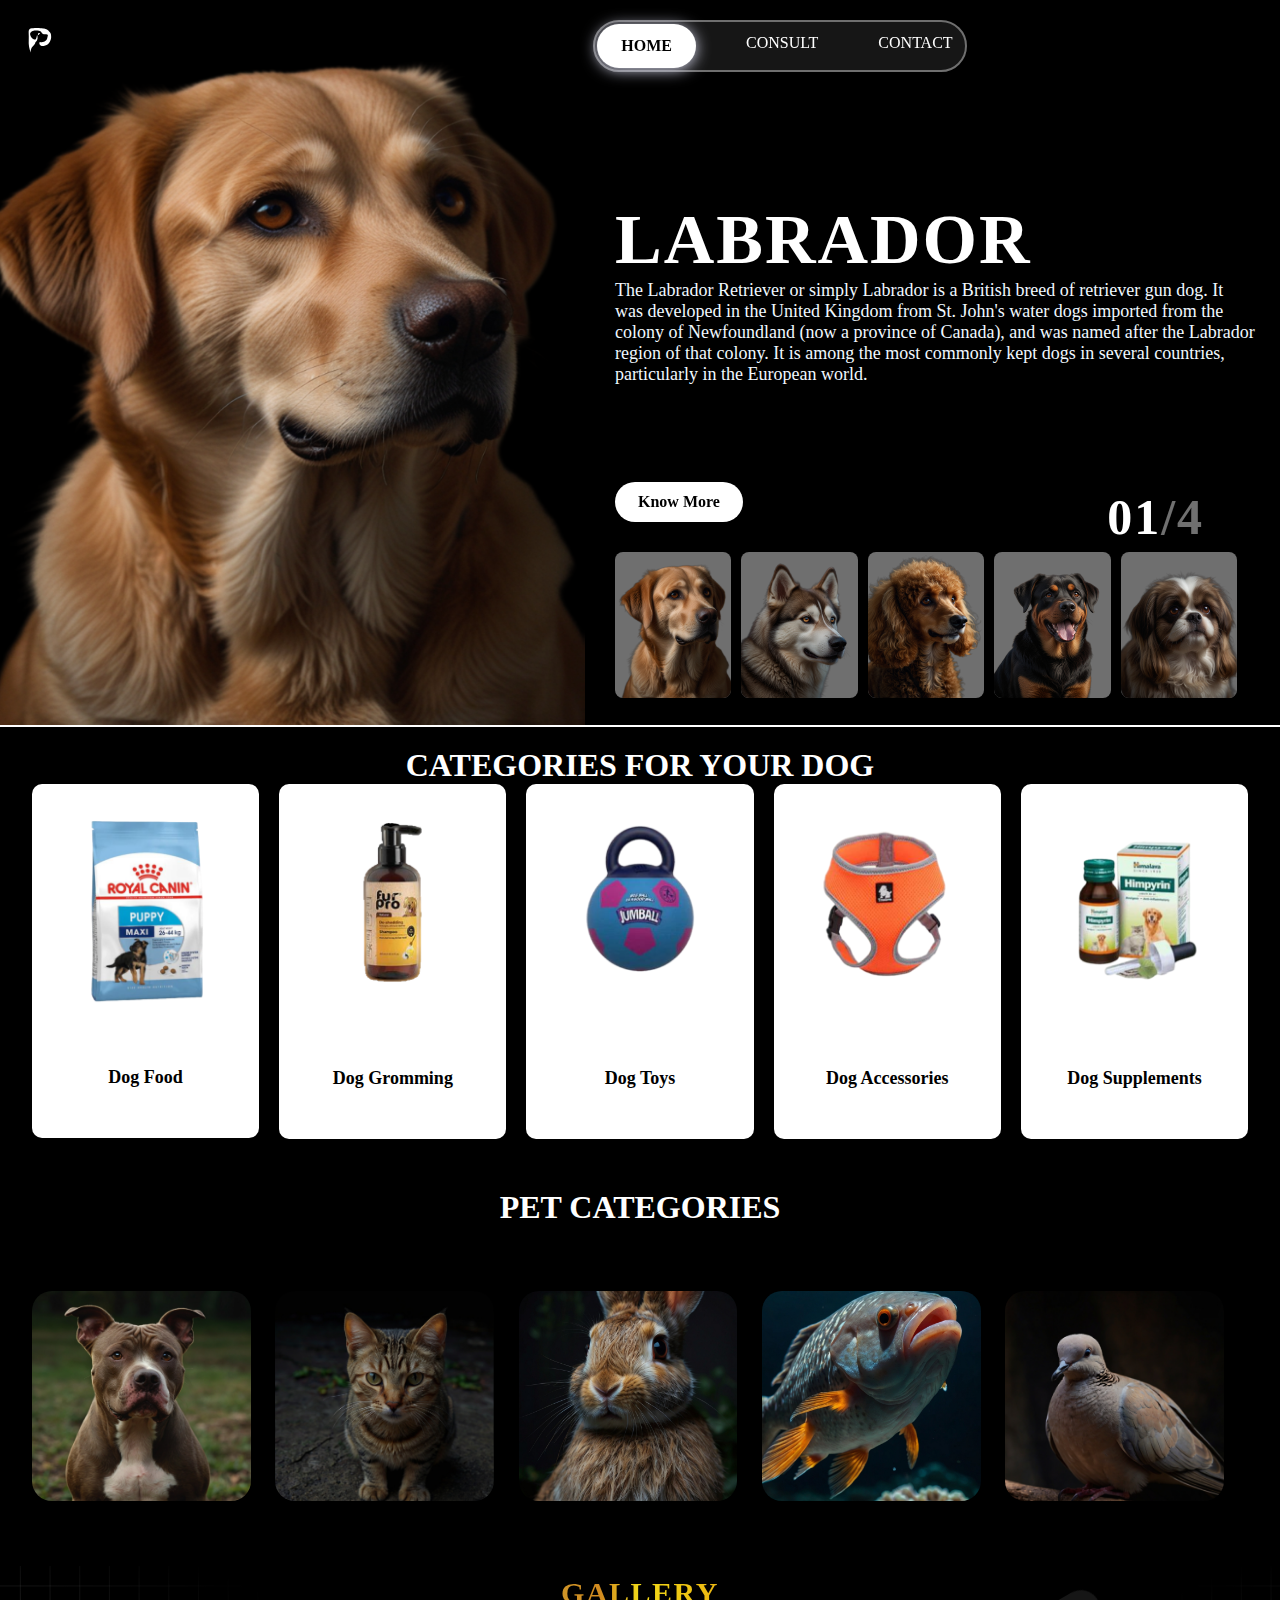
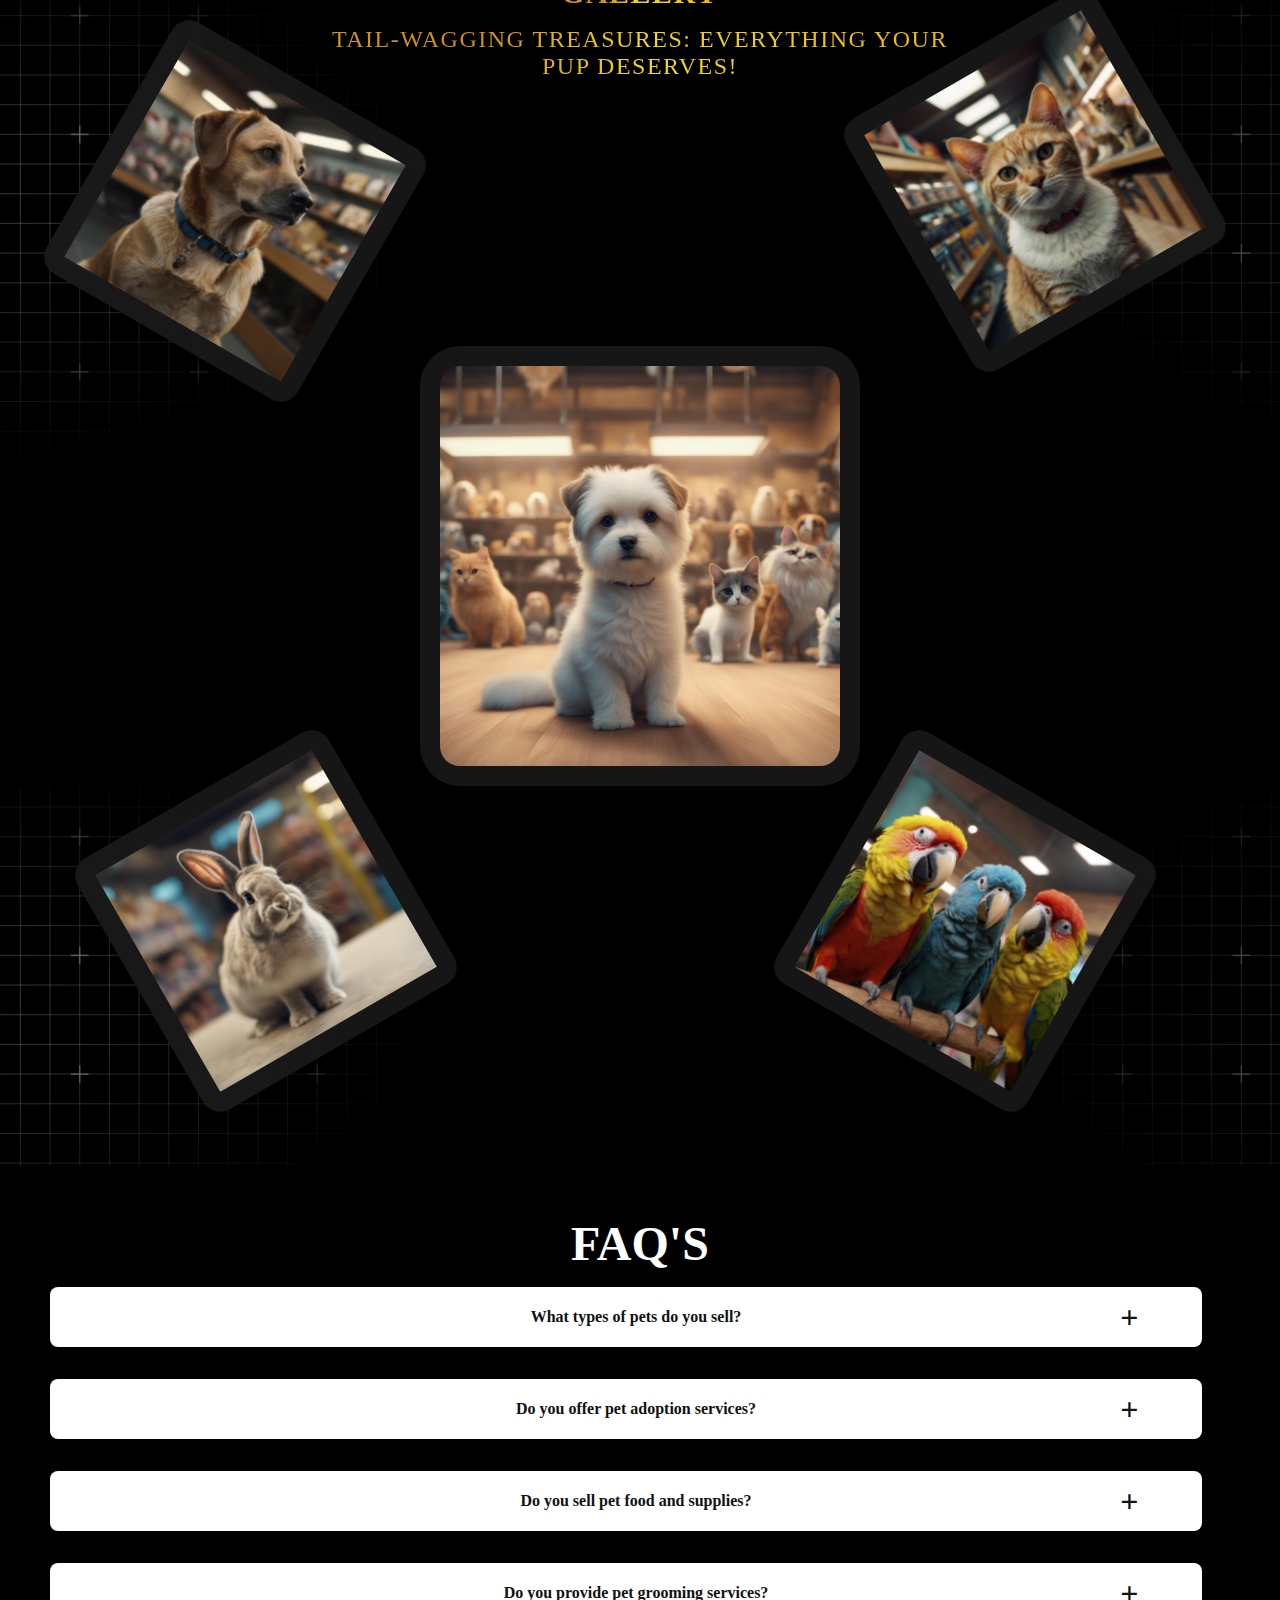
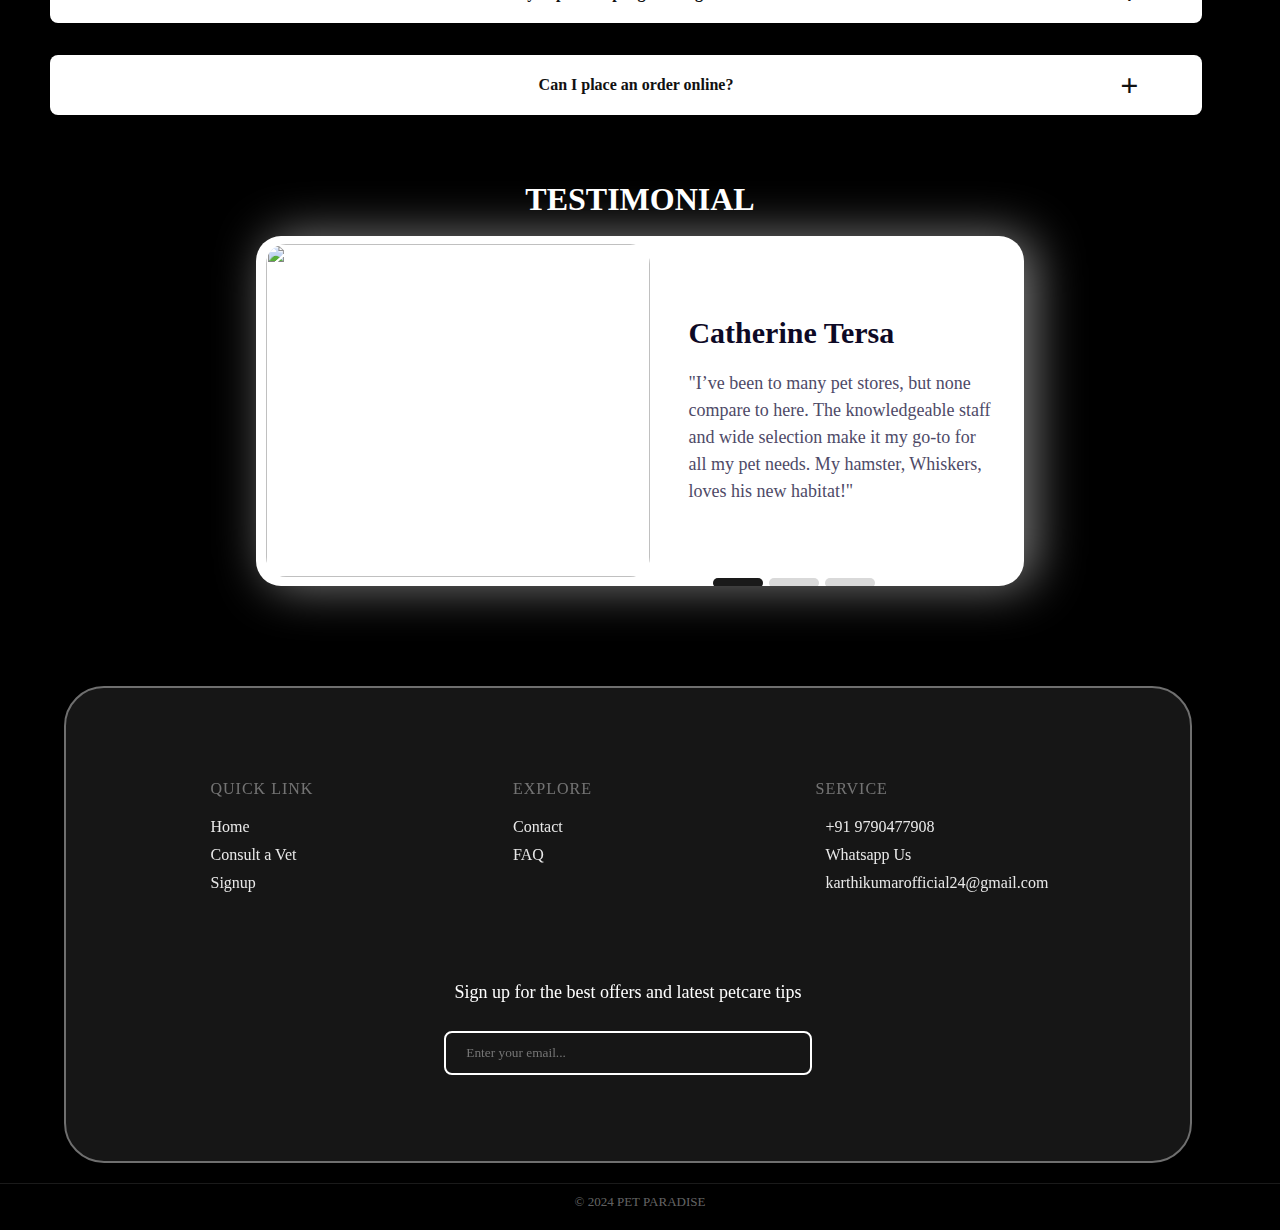
==== index.html @ 4b0caa3d "Add files via upload" ====
<!DOCTYPE html>
<html lang="en">

<head>
    <meta charset="UTF-8">
    <meta name="viewport" content="width=device-width, initial-scale=1">
    <title>Pet Paradise</title>
    <link rel="shortcut icon" href="./Image/logo-01-01.svg" type="image/x-icon">
    <link rel="stylesheet" href="style.css">
    <link rel="stylesheet" href="responsive.css">
    <link rel="stylesheet" href="https://cdnjs.cloudflare.com/ajax/libs/font-awesome/6.5.2/css/all.min.css"
        integrity="sha512-SnH5WK+bZxgPHs44uWIX+LLJAJ9/2PkPKZ5QiAj6Ta86w+fsb2TkcmfRyVX3pBnMFcV7oQPJkl9QevSCWr3W6A=="
        crossorigin="anonymous" referrerpolicy="no-referrer" />
    <script src="https://ajax.googleapis.com/ajax/libs/jquery/3.5.1/jquery.min.js"></script>
</head>

<body>
    <a href="./Signup.html"><img src="./Image/logo-01.svg" alt="" class="logo"></a>
    <div class="hero-section">
        <nav>
            <input type="checkbox" id="check">
            <label for="check" id="checkbtn"><i class="fa fa-bars"></i></label>
            <ul id="ul-active">
                <a href="#">
                    <li class="btn active">HOME</li>
                </a>
                <a href="/consultation.html">
                    <li class="btn">CONSULT</li>
                </a>
                <a href="./contact.html">
                    <li class="btn">CONTACT</li>
                </a>
            </ul>
        </nav>
        <div class="dog-img">
            <img id="mainDog" src="./Image/labraador-dog.jpg" alt="">
        </div>
        <div class="content-side">
            <div class="dog-container">
                <h1 id="dogName">LABRADOR</h1>
                <p id="dogAbt">The Labrador Retriever or simply Labrador is a British breed of retriever gun dog. It was
                    developed in
                    the United Kingdom from St. John's water dogs imported from the colony of Newfoundland (now a
                    province
                    of Canada), and was named after the Labrador region of that colony. It is among the most commonly
                    kept
                    dogs in several countries, particularly in the European world.</p>
            </div>
            <div class="btn-more">
                <a id="KnowMore-btn" target="_blank" href="https://en.wikipedia.org/wiki/Labrador_Retriever"
                    class="know-more">Know More
                </a>
                <a href="https://youtu.be/CbAh8_i8mTM?si=klfIGwObHtQTByYK" target="_blank" id="youTubemore"><i
                        class="fa-regular fa-circle-play"></i></a>
            </div>
            <div class="line-div">
                <div class="number">
                    <h1 id="dogNum" class="circle">01</h1>
                    <h2 id="dogBal">/4</h2>
                </div>
                <div class="lines">
                    <h6 class="scro-line scro-act "></h6>
                    <h6 class="scro-line" id="d-labrador"></h6>
                    <h6 class="scro-line" id="d-husky"></h6>
                    <h6 class="scro-line" id="d-poddle"></h6>
                    <h6 class="scro-line" id="d-rott"></h6>
                    <h6 class="scro-line" id="d-shitzu"></h6>
                </div>
            </div>
            <div class="box-img">
                <img class="not-check" id="labBtn" src="./Image/labraador-dog.jpg" alt="">
                <img class="not-check" id="HuskyBtn" src="./Image/husky-dog.jpg" alt="">
                <img class="not-check" id="poodleBtn" src="./Image/poodle-dog.jpg" alt="">
                <img class="not-check" id="rotteBtn" src="./Image/rot.png" alt="">
                <img class="not-check" id="shitzuBtn" src="./Image/shitzu-dog.jpg" alt="">
            </div>
        </div>
    </div>

    <div class="product-section">
        <h1>CATEGORIES FOR YOUR DOG</h1>
        <div class="catego-cards" id="catego">
            <div class="cards" id="card1">
                <a href="./Signup.html">
                    <img src="/Image/royal-canin-maxi.png">
                </a>
                <div class="cards-content">
                    <h4>Dog Food</h4>
                </div>
            </div>
            <div class="cards" id="card2">
                <a href="./Signup.html">
                    <img src="/Image/Dog-gromming.png">

                </a>
                <div class="cards-content">
                    <h4>Dog Gromming</h4>
                </div>
            </div>
            <div class="cards" id="card3">
                <a href="./Signup.html">

                    <img src="/Image/Dog-Toys.png">
                </a>
                <div class="cards-content">
                    <h4>Dog Toys</h4>
                </div>
            </div>
            <div class="cards" id="card4">
                <a href="./Signup.html">
                    <img src="/Image/Dog-Accessories.png">
                </a>

                <div class="cards-content">
                    <h4>Dog Accessories</h4>
                </div>
            </div>
            <div class="cards" id="card5">
                <a href="./Signup.html">
                    <img src="/Image/Dog-Supplements.png">
                </a>
                <div class="cards-content">
                    <h4>Dog Supplements</h4>
                </div>
            </div>
        </div>
    </div>



    <h1 class="heading">PET CATEGORIES</h1>
    <div class="pet-sec">
        <div class="pet-card">
            <div class="pet-card-inner">
                <div class="pet-card-front">
                    <img src="/Image/pitbull-dog.jpg    " alt="Avatar">
                </div>
                <div class="pet-card-back">
                    <h2>Dog</h2>
                    <span><a href="./Signup.html"><input type="button" value="BUY NOW"></a></span>
                </div>
            </div>
        </div>
        <div class="pet-card">
            <div class="pet-card-inner">
                <div class="pet-card-front">
                    <img src="/Image/Cat.jpg" alt="Avatar">
                </div>
                <div class="pet-card-back">
                    <h2>Cat</h2>
                    <span><a href="./Signup.html"><input type="button" value="BUY NOW"></a></span>
                </div>
            </div>
        </div>
        <div class="pet-card">
            <div class="pet-card-inner">
                <div class="pet-card-front">
                    <img src="/Image/rabbit.jpg" alt="Avatar">
                </div>
                <div class="pet-card-back">
                    <h2>Rabbit</h2>
                    <span><a href="./Signup.html"><input type="button" value="BUY NOW"></a></span>
                </div>
            </div>
        </div>
        <div class="pet-card">
            <div class="pet-card-inner">
                <div class="pet-card-front">
                    <img src="/Image/fish.jpg" alt="Avatar">
                </div>
                <div class="pet-card-back">
                    <h2>Fish</h2>
                    <span><a href="./Signup.html"><input type="button" value="BUY NOW"></a></span>
                </div>
            </div>
        </div>
        <div class="pet-card">
            <div class="pet-card-inner">
                <div class="pet-card-front">
                    <img src="/Image/dove.jpg" alt="Avatar">
                </div>
                <div class="pet-card-back">
                    <h2>Dove</h2>
                    <span><a href="./Signup.html"><input type="button" value="BUY NOW"></a></span>
                </div>
            </div>
        </div>
    </div>
    </div>

    <div class="parallax-container">
        <div class="prlx-content">
            <div class="dog-border">
                <img src="./Image/prlx-dog.jpg" id="prl-dog" alt="">
            </div>

            <div class="dog-border">
                <img src="./Image/prlx-rabit.jpg" id="prl-rbt" alt="">
            </div>
        </div>
        <div class="prlx-main-img">
            <h1 style="color: aliceblue;">GALLERY</h1>
            <p style="color: aliceblue;">TAIL-WAGGING TREASURES: EVERYTHING YOUR PUP DESERVES!</p>
            <img src="./Image/prlx-grp-pet.jpg" alt="">
        </div>
        <div class="prlx-content">
            <div class="dog-border">
                <img src="./Image/prlx-cat.jpg" id="prl-cat" alt="">
            </div>
            <div class="dog-border">
                <img src="./Image/prlx-parrot.jpg" id="prl-parrot" alt="">
            </div>
        </div>
    </div>

    <h2 id="faq" class="heading">FAQ'S</h2>
    <div class="accordion">
        <div class="accordion-item">
            <div class="accordion-item-header">
                What types of pets do you sell?
            </div>
            <div class="accordion-item-body">
                <div class="accordion-item-body-content">
                    <p> We offer a variety of pets including dogs, cats, birds, fish, reptiles, and small mammals like
                        hamsters.</p>
                </div>
            </div>
        </div>
        <div class="accordion-item">
            <div class="accordion-item-header">
                Do you offer pet adoption services?
            </div>
            <div class="accordion-item-body">
                <div class="accordion-item-body-content">
                    <p> Yes, we work with local shelters and rescue organizations to help pets find loving homes.</p>
                </div>
            </div>
        </div>
        <div class="accordion-item">
            <div class="accordion-item-header">
                Do you sell pet food and supplies?
            </div>
            <div class="accordion-item-body">
                <div class="accordion-item-body-content">
                    <p> Yes, we carry a wide range of pet food, toys, bedding, grooming supplies, and accessories for
                        all
                        types of pets.</p>
                </div>
            </div>
        </div>
        <div class="accordion-item">
            <div class="accordion-item-header">
                Do you provide pet grooming services?
            </div>
            <div class="accordion-item-body">
                <div class="accordion-item-body-content">
                    <p> Yes, we offer full grooming services including baths, haircuts, nail trimming, and more. Please
                        call
                        to schedule an appointment.</p>
                </div>
            </div>
        </div>
        <div class="accordion-item">
            <div class="accordion-item-header">
                Can I place an order online?
            </div>
            <div class="accordion-item-body">
                <div class="accordion-item-body-content">
                    <p> Yes, you can browse and purchase our products online. We offer both in-store pickup and shipping
                        options.</p>
                </div>
            </div>
        </div>
    </div>

    <!--  -->
    <h1 class="heading">TESTIMONIAL</h1>
    <br>
    <div class="card">
        <input type="radio" name="select" id="slide_1" checked>
        <input type="radio" name="select" id="slide_2">
        <input type="radio" name="select" id="slide_3">
        <input type="checkbox" id="slideImg">

        <div class="slider">
            <label for="slide_1" class="slide slide_1"></label>
            <label for="slide_2" class="slide slide_2"></label>
            <label for="slide_3" class="slide slide_3"></label>
        </div>

        <div class="inner_part">
            <!-- <div class="iner"> -->
            <label for="slideImg" class="img">
                <img class="img_1" src="/Image/Testimonial1.jpg">
            </label>
            <div class="content content_1">
                <div class="title">Catherine Tersa</div>
                <div class="text">
                    "I’ve been to many pet stores, but none compare to here. The knowledgeable staff and wide
                    selection make it my go-to for all my pet needs. My hamster, Whiskers, loves his new habitat!"
                </div>
            </div>
        </div>

        <div class="inner_part">
            <!-- <div class="iner"> -->
            <label for="slideImg" class="img">
                <img class="img_2" src="/Image/testimonial2.jpg">
            </label>
            <div class="content content_2">
                <div class="title">Renold Darvid</div>
                <div class="text">
                    "The care and attention are unparalleled. From high-quality food to the
                    perfect toys, everything here is top-notch. My dog Leo is happier and healthier than ever!"
                </div>
            </div>
        </div>

        <div class="inner_part">
            <label for="slideImg" class="img kimiko">
                <img class="img_3" src="/Image/testimonial3.jpg">
            </label>
            <div class="content content_3">
                <div class="title">Kimiko Jenver</div>
                <div class="text">"Adopting a pet was the best decision ever. The staff guided me
                    through every step, and now I have a new furry friend who brings so much joy to my life!"
                </div>
            </div>
        </div>
    </div>


    <!-- Footer -->
    <footer>
        <section class="top">
            <ul class="footer-ul">
                <li id="Quick-links">
                    <h3>Quick Link</h3>
                    <a href="./index.html">Home</a>
                    <a href="./consultation.html">Consult a Vet</a>
                    <a>Signup</a>
                </li>
                <li id="Explore">
                    <h3>Explore</h3>
                    <a href="./contact.html">Contact</a>
                    <a href="#faq">FAQ</a>
                </li>
                <li id="git">
                    <h3>Service</h3>
                    <div class="tele">
                        <i class="fa-solid fa-phone"></i>
                        <a href="tel:+91 9790477908">+91 9790477908</a>
                    </div>
                    <div class="tele">
                        <i class="fa-solid fa-comment"></i>
                        <a target="_blank" href="https://wa.me/919790477908">Whatsapp Us</a>
                    </div>
                    <div class="tele">
                        <i class="fa-regular fa-envelope"></i>
                        <a target="_blank"
                            href="mailto:karthikumarofficial24@gmail.com">karthikumarofficial24@gmail.com</a>
                    </div>
                </li>

            </ul>

        </section>
        <section>
            <form action="">
                <div class="contact" id="contact">
                    <h1>Sign up for the best offers and latest petcare tips</h1>
                    <input type="email" id="email" for="email" placeholder="Enter your email..." required>
                    <a type="submit"><button><span><i class="fa-solid fa-arrow-right-long"></i></span></button></a>

                </div>
            </form>
        </section>
        <div class="app-links">
            <a target="_blank" href="https://x.com/i/flow/login"><i class="fa-brands fa-x-twitter"></i> </a>
            <a target="_blank" href="https://www.facebook.com"><i class="fa-brands fa-facebook"></i> </a>
            <a target="_blank" href="https://www.instagram.com/"><i class="fa-brands fa-instagram"></i></a>
        </div>
    </footer>
    <section class="bottom">&copy 2024 PET PARADISE</section>


    <script src="./script.js"></script>
    <!-- <link rel="stylesheet" href="swiper-bundle.min.css"> -->
    <script src="https://code.jquery.com/jquery-3.6.0.min.js"></script>
    <script src="https://code.jquery.com/jquery-3.7.1.min.js"
        integrity="sha256-/JqT3SQfawRcv/BIHPThkBvs0OEvtFFmqPF/lYI/Cxo=" crossorigin="anonymous"></script>
    <!-- <link rel="stylesheet" type="text/css" href="css/lightslider.css"> -->

</body>

</html>
---- style.css ----
* {
  margin: 0px;
  padding: 0px;
  font-family: calibri;
}
html {
  scroll-behavior: smooth;
}
body {
  background-color: black;
  scrollbar-width: none;
  overflow-y: scroll;
}
::-webkit-scrollbar {
  display: none;
}
div {
  width: 100%;
  display: flex;
  flex-direction: column;
  justify-content: center;
  align-items: center;
}
div h1 {
  font-size: 24px;
  color: rgb(4, 4, 4);
}
div p {
  width: 50%;
  font-size: 18px;
  color: rgb(0, 0, 0);
  text-align: center;
}
div .animate {
  transition: 2s;
}

/* New */
.hero-section {
  width: 100%;
  height: auto;
  background-color: rgb(0, 0, 0);
  display: flex;
  flex-direction: row;
  justify-content: center;
  align-items: start;
  border-bottom: 2px solid white;
}
.dog-img {
  width: 40%;
  height: auto;
}
.dog-img img {
  width: 100%;
  margin-right: 25%;
  height: 725px;
}
.logo {
  position: fixed;
}
a .logo {
  width: 80px;
  left: 0px;
  top: 0px;
  position: absolute;
}
nav {
  margin-top: 20px;
  margin-left: 180px;
  position: relative;
  position: fixed;
  z-index: 2;
}
.ul-back {
  border-radius: 40px;
  width: 100%;
  border: 2px solid rgb(111, 111, 111);
}
nav ul {
  list-style-type: none;
  display: flex;
  gap: 40px;
  padding: 2px 2px;
  border: 2px solid #6f6f6f;
  background-color: rgba(78, 78, 78, 0.288);
  border-radius: 40px;
  backdrop-filter: blur(10px);
  cursor: pointer;
}
ul a {
  text-decoration: none;
}
.content-side,
.ul {
  display: flex;
}
/*  */
#checkbtn {
  float: right;
  line-height: 80px;
  margin-right: 10px;
  font-size: 30px;
  color: aliceblue;
  display: none;
}

#check {
  display: none;
}

#check:checked ~ ul {
  left: 0;
}
.nav-active {
  color: #f3f3f3;
  border: 2px solid #ebebeb;
  background-color: #5c8246;
  padding: 5px 20px;
  border-radius: 20px;
}

.nav-btn-container a {
  text-decoration: none;
  color: aliceblue;
  font-size: 20px;
  padding: 8px 20px;
  font-weight: 700;
}

#checkbtn {
  float: right;
  margin-right: 10px;
  font-size: 30px;
  color: aliceblue;
  display: none;
}

#check {
  display: none;
}

#check:checked ~ ul {
  left: -5px;
  top: 50px;
  transition: all 0.5s ease-in-out;
}

/*  */
li {
  color: white;
  /* background-color: rgb(237, 126, 126); */
  padding: 10px;
  border-radius: 40px;
}
.active,
.btn:checked {
  padding: 10px 21px;
  height: auto;
  text-align: center;
  color: rgb(0, 0, 0);
  font-weight: bold;
  background-color: rgb(255, 255, 255);
  box-shadow: 0 2px 15px 0 rgba(215, 216, 237, 0.977);
  backdrop-filter: blur(10px);
  border-radius: 25px;
  border: 3px solid rgba(255, 255, 255, 0.832);
}
.content-side {
  /* background-color: #6f6f6f; */
  height: 100%;
  display: flex;
  flex-direction: column;
  justify-content: start;
  align-items: start;
  width: 50%;
}
.content-side h1 {
  margin-top: 37px;
  color: white;
  letter-spacing: 2px;
  font-size: 100px;
  text-align: start;
  font-family: Impact;
}
.dog-container {
  height: 400px;
  margin-top: 5%;
  margin-left: 0px;
  display: flex;
  align-items: start;
}
.content-side h2 {
  font-family: impact;
  letter-spacing: 2px;
  color: #ffffff70;
  margin-top: 5%;
}
.content-side p {
  color: aliceblue;
  text-align: start;
  width: 75%;
  margin-bottom: 30px;
}
.btn-more {
  display: flex;
  flex-direction: row;
  justify-content: start;
  gap: 30px;
}

.btn-more .know-more {
  padding: 10px 30px;
  text-decoration: none;
  height: auto;
  text-align: center;
  color: rgb(0, 0, 0);
  font-weight: bold;
  background-color: rgb(255, 255, 255);
  /* box-shadow: 0 2px 15px 0 rgba(215, 216, 237, 0.977); */
  backdrop-filter: blur(10px);
  border-radius: 25px;
  border: 3px solid rgba(255, 255, 255, 0.832);
}
.btn-more .know-more:hover {
  background-color: rgb(182, 113, 40);
  /* transition: 2s; */
  color: white;
}
.btn-more i {
  color: rgb(255, 255, 255);
  font-size: 40px;
}
/* .lines:nth-child(1) {
  gap: 40px;
} */
.lines {
  display: flex;
  flex-direction: row;
  gap: 36px;
  align-items: start;
  justify-content: start;
  /* overflow: hidden; */
  width: 100%;
  /* background-color: red */
}
.line-div .scro-line {
  display: none;
  width: 109.5px;
  height: 2px;
  background-color: white;
  border-radius: 3px;
  /* margin-right: 10px; */
  /* transform: translateX(calc(-25% + 30px)); */
  transition: all 0.5s cubic-bezier(0.68, -0.55, 0.265, 1.35);
}

.line-div .scro-act {
  width: 100px;
  height: 2px;
  /* background-color: white; */
  border: 2px solid white;
  border-radius: 3px;
  position: relative;
  animation: animateActiveLine 1s linear;
}

@keyframes animateActiveLine {
  0% {
    width: 20px;
  }
  50% {
    width: 40px;
  }
}

.line-div {
  /* margin-top: -10px; */
  display: flex;
  flex-direction: column;
  align-items: center;
  justify-content: center;
}
.number {
  display: flex;
  flex-direction: row;
  align-items: center;
  justify-content: start;
  margin-bottom: 10px;
  transition-duration: 2s ease-in;
}
.number h1,
.number h2 {
  font-size: 50px;
}

.box-img {
  margin-top: 30px;
  width: 80%;
  display: flex;
  flex-direction: row;
  gap: 20px;
  justify-content: start;
  align-items: start;
}
.check {
  border: 10px solid white;
  width: 20%;
  height: 5%;
  margin-top: -10px;
  border-radius: 4px;
}
.box-img img:checked {
  border: 10px solid white;
  width: 20%;
  height: 5%;
  margin-top: -10px;
  border-radius: 4px;
}
.box-img img {
  border-radius: 8px;
  background-color: #6f6f6f;
  width: 20%;
  height: 10%;
}
/* product */

.product-section {
  width: 100%;
  height: auto;
}
.product-section h1 {
  margin-top: 20px;
  color: white;
  font-size: 32px;
}
.catego-cards {
  width: 95%;
  display: flex;
  /* flex-wrap: wrap; */
  gap: 20px;
  justify-content: center;
  align-items: center;
  flex-direction: row;
  /* padding: 20px; */
}

.cards {
  border-radius: 10px;
  overflow: hidden;
  width: 100%;
  height: auto;
  transition: transform 0.2s;
  background-color: white;
}

.cards img {
  width: 100%;
  height: auto;
  object-fit: cover;
}

.cards-content {
  display: flex;
  justify-content: center;
  align-items: center;
  padding: 20%;
}
.cards-content h4 {
  margin-top: -30px;
}
.cards:hover {
  transform: scale(1.05);
}
/* Pet Card Sec */
.pet-card img {
  animation-name: pet;
  animation-duration: 2s;
  animation-timing-function: linear;
  animation-iteration-count: infinite;
  animation-direction: alternate-reverse;
}
@keyframes pet {
  0% {
    transform: scale(1);
    transition: all 0.5s;
  }
  100% {
    transform: scale(1.1);
    transition: all 0.5s;
  }
}
.pet-sec {
  width: 100%;
  flex-direction: row;
  justify-content: center;
  align-items: center;
  padding: 50px 0px;
  /* margin-left: 80px; */
  /* background-color: #dfdfdf43; */
}
.pet-card {
  background-color: transparent;
  width: 100%;
  height: 300px;
  perspective: 1000px;
  display: flex;
  flex-direction: row;
}

.pet-card-front img {
  width: 120%;
  height: 100%;
}
.pet-card-inner {
  position: relative;
  width: 90%;
  height: 100%;
  text-align: center;
  transition: transform 0.6s;
  transform-style: preserve-3d;
}

.pet-card:hover .pet-card-inner {
  transform: rotateY(180deg);
}

.pet-card-front,
.pet-card-back {
  position: absolute;
  width: 90%;
  height: 100%;
  backface-visibility: hidden;
}

.pet-card-front {
  border-radius: 20px;
  overflow: hidden;
}

.pet-card-back {
  background-color: #3e3e3e;
  color: white;
  transform: rotateY(180deg);
  border-radius: 20px;
}
.pet-card-back span a {
  all: unset;
}
.pet-card-back p {
  color: #ffffff;
}
p span {
  background-color: rgb(113, 113, 113);
  font-weight: 200;
  color: #ffffff;
  font-size: 14px;
  padding: 5px;
  border-radius: 5px;
  text-align: start;
  margin-right: 10px;
}
.pet-price {
  display: flex;
  justify-content: start;
  align-items: start;
  padding: 20px 0px;
  margin-left: 45px;
  gap: 10px;
}

#back-btn,
#next-btn {
  color: white;
  font-size: 34px;
}
.heading {
  color: white;
  padding: 50px 0px 0px 0px;
  text-align: center;
}
input[type="button"] {
  all: unset;
  margin-top: 10px;
  padding: 10px 15px;
  background-color: white;
  color: black;
  font-weight: 700;
  border-radius: 20px;
}
.parallax-container {
  width: 100%;
  overflow: hidden;
  height: 1200px;
  background-image: url("/Image/bg-grid-hero-m.svg");
  display: flex;
  text-align: start;
  justify-content: center;
  align-items: center;
  flex-direction: row;
  position: relative;
  gap: 20px;
}
.prlx-content {
  width: 100%;
  gap: 20px;
}
#prl-dog {
  top: 100px;
  left: 90px;
  transform: rotate(30deg);
  animation-name: prlxDog 3s linear infinite;
}
@keyframes prlxDog {
  0% {
    transform: translateY(-100%);
    transition: all 2s;
  }
  100% {
    transform: translateY(100px);
  }
}
#prl-rbt {
  bottom: 100px;
  left: 80px;
  transform: rotate(-30deg);
}
#prl-cat {
  right: 100px;
  top: 70px;
  transform: rotate(-30deg);
}
#prl-parrot {
  bottom: 100px;
  right: 80px;
  transform: rotate(30deg);
}

.dog-border img {
  padding: 20px;
  background-color: rgba(78, 78, 78, 0.288);
  border-radius: 40px;
  backdrop-filter: blur(10px);
}
.prlx-content img {
  position: absolute;
  width: 350px;
  height: 300px;
  gap: 40px;
  /* z-index: 0; */
}
.prlx-main-img img {
  position: relative;
  z-index: 1;
  width: 700px;
  height: 500px;
  margin-left: 20px;
}
.prlx-content img,
.prlx-main-img img {
  border-radius: 20px;
}
.prlx-main-img img {
  padding: 20px;
  background-color: rgba(78, 78, 78, 0.288);
  border-radius: 40px;
  backdrop-filter: blur(10px);
}
.prlx-main-img h1,
.prlx-main-img p {
  background-image: linear-gradient(
    to right,
    #ffb731cf,
    #f2a024dd,
    #f2da19,
    #efc813,
    #ebb612
  );
  background-clip: text;
  -webkit-text-fill-color: transparent;
  font-size: 30px;
  position: absolute;
  top: 50px;
  font-family: impact;
  text-transform: capitalize;
  letter-spacing: 1.5px;
}
.prlx-main-img p {
  top: 100px;
  font-size: 24px;
  /* position: relative; */
}

/* Accordian */

#faq {
  color: white;
  text-align: center;
  font-size: 48px;
}
.accordion {
  width: 90%;
  max-width: 1000px;
  margin: 2rem auto;
}
.accordion-item {
  background-color: #fff;
  color: #111;
  margin: 1rem 0;
  border-radius: 0.5rem;
  box-shadow: 0 2px 5px 70 rgba(245, 245, 245, 0.25);
}
.accordion-item-header {
  padding: 20px 0px 20px 20px;
  width: 975px;
  line-height: 1.25rem;
  font-weight: bold;
  display: flex;
  justify-content: space-between;
  align-items: center;
  position: relative;
  cursor: pointer;
  /* width: 90%; */
}
.accordion-item-header::after {
  content: "+";
  font-size: 2rem;
  position: absolute;
  right: 1rem;
}
.accordion-item-header.ac-active::after {
  content: "-";
}
.accordion-item-body {
  max-height: 0;
  overflow: hidden;
  transition: 0.4s ease-in-out;
}
.accordion-item-body-content {
  padding: 1rem;
  line-height: 1.5rem;
  border-top: 1px solid;
  border-image: linear-gradient(to right, transparent, #34495e, transparent) 1;
}
.accordion-item-body-content p {
  width: 90%;
}

/* Carosuel */

.card {
  height: 350px;
  width: 100%;
  max-width: 850px;
  margin: auto;
  background-color: #ffffff;
  border-radius: 25px;
  box-shadow: 10px 0 50px rgba(253, 253, 253, 0.5);
  overflow: hidden;
  margin-bottom: 100px;
}

.card .inner_part {
  display: flex;
  align-items: center;
  justify-content: center;
  flex-direction: row;
  padding: 0 0 0 30px;
  height: 350px;
  position: absolute;
  width: 60%;
  z-index: 0;
}

/* #slideImg:checked ~ .inner_part {
  padding: 0;
  transition: 0.1s ease-in;
} */
.inner_part .img {
  height: 95%;
  width: 30%;
  overflow: hidden;
  flex-shrink: 0;
  border-radius: 20px;
}

.img img {
  height: 100%;
  width: 100%;
  cursor: pointer;
  opacity: 0;
  transition: 0.6s;
  object-fit: cover;
  object-position: top;
}

#slide_1:checked ~ .inner_part .img_1,
#slide_2:checked ~ .inner_part .img_2,
#slide_3:checked ~ .inner_part .img_3 {
  opacity: 1;
  transition-delay: 0.2s;
}

.content {
  padding: 0 30px 0 25px;
  width: 530px;
  margin-left: 10px;
  opacity: 0;
  transition: 0.6s;
}

#slide_1:checked ~ .inner_part .content_1,
#slide_2:checked ~ .inner_part .content_2,
#slide_3:checked ~ .inner_part .content_3 {
  opacity: 1;
  margin-left: 0;
  z-index: 100;
  transition-delay: 0.3s;
}
.content .title {
  font-size: 30px;
  font-weight: 700;
  text-align: start;
  color: #0d0925;
  margin-bottom: 20px;
  text-align: start;
  width: 100%;
  display: flex;
  justify-content: center;
  align-items: start;
}
.content .text {
  font-size: 19px;
  color: #4e4a67;
  margin-left: 40px;
  line-height: 1.5em;
  width: 90%;
  /* background-color: rebeccapurple; */
}
.content button {
  padding: 15px 20px;
  border: none;
  font-size: 16px;
  color: #fff0e6;
  font-weight: 600;
  letter-spacing: 1px;
  border-radius: 50px;
  cursor: pointer;
  outline: none;
  background: #000000;
  float: right;
}

.content button:hover {
  background: #cecece;
  color: #000000;
}

.slider {
  transform: translateX(-50%);
  z-index: 1;
  display: flex;
  flex-direction: row;
  align-items: center;
  justify-content: center;
  width: 100%;
  margin-top: 25%;
  margin-left: 93%;
}

.slider .slide {
  position: relative;
  height: 10px;
  width: 50px;
  background: #d9d9d9;
  border-radius: 5px;
  display: inline-flex;
  margin: 0 3px;
  cursor: pointer;
}

.slider .slide:before {
  position: absolute;
  content: "";
  top: 0;
  left: 0;
  height: 100%;
  width: -100%;
  background: #1a1a1a;
  border-radius: 10px;
  transform: scaleX(0);
  transition: transform 0.6s;
  transform-origin: left;
}

#slide_1:checked ~ .slider .slide_1:before,
#slide_2:checked ~ .slider .slide_2:before,
#slide_3:checked ~ .slider .slide_3:before {
  transform: scaleX(1);
  width: 100%;
}

.card input {
  display: none;
}

/* Footer */

footer {
  width: 90%;
  margin-left: 5%;
  padding-bottom: 20px;
  height: auto;
  background-repeat: no-repeat;
  color: #f9f9f9;
  display: flex;
  flex-direction: column;
  border: 2px solid #6f6f6f;
  background-color: rgba(78, 78, 78, 0.288);
  border-radius: 40px;
  backdrop-filter: blur(10px);
  cursor: pointer;
  margin-bottom: 20px;
}
.footer-ul {
  padding: 2px;
}
.footer-ul li {
    color: white;
    /* background-color: rgb(237, 126, 126); */
    padding: 10px;
    border-radius: 40px;
    width: 145px;
}

.footer-ul li a:hover {
  margin-left: 3px;
  transition: margin-left 0.1s ease-in;
}
.tele i {
  margin-bottom: 5px;
}

footer section {
  padding: 0 50px;
}

section.top {
  padding-top: 30px;
  margin-bottom: 48px;
}

section.top img {
  display: block;
  height: 30px;
  margin: 0 0 30px;
}

section.top ul {
  list-style: none;
  margin: 0;
  display: flex;
  justify-content: center;
  gap: 100px;
}

section.top ul li a {
  display: flex;
  color: rgb(255 255 255 / 90%);
  font-size: 16px;
  margin-bottom: 10px;
}
.store-hrs a {
  pointer-events: none;
  opacity: 0.6;
}
section.top h3 {
  color: rgb(255 255 255 / 40%);
  font-weight: 400;
  text-transform: uppercase;
  font-size: 16px;
  letter-spacing: 1px;
  margin-bottom: 20px;
}

section.bottom {
  padding-top: 10px;
  margin-bottom: 20px;
  border-top: 0.5px solid rgb(255 255 255 / 10%);
  color: rgb(255 255 255 / 40%);
  font-size: 13px;
  text-align: center;
}
.get-touch {
  display: flex;
  width: 60%;
  justify-content: start;
  align-items: start;
  gap: 20px;
}
/* .tele {
  
  height: auto;
  display: flex;
  flex-direction: row;
  justify-content: start;
  align-items: center;
  gap: 10px;
} */
.tele {
  width: 200px;
  height: auto;
  display: flex;
  flex-direction: row;
  justify-content: start;
  align-items: center;
  gap: 10px;
}
.contact h1 {
  width: 100%;
  color: white;
  font-size: 18px;
  font-weight: 100;
  text-align: center;
  margin-bottom: 20px;
}
section .contact {
  position: relative;
}
/* inp */
input[type="email"],
input[type="text"] {
  width: 20%;
  padding: 12px 20px;
  margin: 8px 0;
  display: inline-block;
  background-color: transparent;
  border: 2px solid white;
  border-radius: 8px;
}
input[type="email"]:focus {
  color: white;
}
.contact label {
  position: absolute;
  top: 60px;
  left: 39.4%;
  font-size: 18px;
  color: white;
  z-index: 2;
  padding: 0 10px;
  background-color: transparent;
  transition: all 1s ease;
}
.contact input:focus + label {
  font-size: 16px;
}
.contact input:focus + label {
  color: rgba(255, 255, 255, 0.836);
}
.contact span {
  position: absolute;
  top: 50%;
  background-color: transparent;
  padding: 3px;
  left: 58%;
  font-size: 18px;
  color: white;
}
a button {
  all: unset;
}
.contact span:hover {
  transform: translateX(2px);
  transition: all 0.5s;
}
/* Links */
.app-links {
  display: flex;
  flex-direction: row;
  gap: 40px;
  margin-top: 10px;
}
.app-links i {
  font-size: 24px;
  color: white;
}
.app-links i:hover {
  transform: scale(1.1);
}

:root {
  --surface-color: #fff;
  --curve: 40;
}
.back-card {
  width: 100%;
}

.breeds-cards {
  width: 90%;
  display: grid;
  grid-template-columns: repeat(auto-fit, minmax(300px, 1fr));
  gap: 2rem;
  margin: 4rem 5vw;
  padding: 0;
  list-style-type: none;
}
.breed-card {
  position: relative;
  display: block;
  height: 100%;
  border-radius: 40px;
  overflow: hidden;
  text-decoration: none;
}

.card__image {
  width: 100%;
  height: auto;
}

.card__overlay {
  position: absolute;
  bottom: 0;
  left: 0;
  right: 0;
  z-index: 1;
  border-radius: 40px;
  background-color: white;
  transform: translateY(100%);
  transition: 0.2s ease-in-out;
}

.breed-card:hover .card__overlay {
  transform: translateY(0);
}

.card__header {
  position: relative;
  display: flex;
  align-items: center;
  gap: 2em;
  margin-top: 25px;
  padding: 2em;
  border-radius: 45px 45px 0px 0px;
  background-color: white;
  transform: translateY(-100%);
  transition: 0.2s ease-in-out;
  width: 85%;
}

.card__arc {
  width: 80px;
  height: 80px;
  position: absolute;
  bottom: 100%;
  right: 0;
  z-index: 1;
}

.breed-card:hover .card__header {
  transform: translateY(0);
}

.card__thumb {
  flex-shrink: 0;
  width: 50px;
  height: 50px;
  border-radius: 50%;
}

.card__title {
  font-size: 1em;
  margin: 0 0 0.3em;
  color: #6a515e;
}

.card__tagline {
  display: block;
  margin: 1em 0;
  font-family: Arial;
  font-size: 0.8em;
  color: #d7bdca;
}

.card__status {
  font-size: 0.8em;
  color: #d7bdca;
}

.card__description {
  padding: 0 2em 2em;
  margin: 0;
  font-size: 13px;
  text-align: start;
  color: #3d3d3d;
  font-family: Arial;
  overflow: hidden;
}

.banner-container {
  background: url("./Image/pet-banner.jpg");
  width: 150%;
  height: 500px;
  background-position: center;
  background-repeat: no-repeat;
}
---- responsive.css ----
/* Universal media query for scroll behavior */
@media screen and (min-width: 100%) {
  html {
    scroll-behavior: smooth;
  }
}

@media screen and (max-width: 1024px) and (min-width: 900px) {
  nav {
    margin-top: 20px;
    margin-left: 220px;
  }
  .dog-img img {
    width: 100%;
    margin-right: 25%;
    height: 650px;
  }
  .content-side h1 {
    margin-top: 100px;
    font-size: 50px;
  }
  h1#dogNum,
  h2#dogBal {
    margin: 0px;
    font-size: 42px;
  }
  .line-div {
    position: absolute;
    left: 85.5%;
    top: 62%;
    font-size: 15px;
    width: auto;
  }
  .dog-container {
    margin-top: 3%;
    display: flex;
    align-items: start;
  }
  .hero-section {
    width: 100%;
  }
  .product-section {
    width: 100%;
    height: auto;
  }
  .pet-sec {
    width: 100%;
  }
  .parallax-container {
    width: 100%;
    margin-top: 100px;
    height: 1100px;
  }
  #prl-dog {
    top: 125px;
  }
  #prl-parrot {
    bottom: 90px;
    right: 170px;
  }
  .prlx-main-img img {
    width: 350px;
    height: auto;
  }
  .prlx-main-img h1 {
    top: 0px;
  }
  .prlx-main-img p {
    top: 50px;
  }
  .prlx-content img {
    width: 250px;
    height: auto;
  }
  .accordion {
    width: 100%;
    max-width: 165%;
    margin: 2rem auto;
    margin-left: 90px;
  }
  .accordion-item-header {
    padding: 20px 0px 20px 0px;
    width: 100%;
    font-size: 24px;
  }
  .heading {
    width: 100%;
  }
  .card {
    height: 350px;
    width: 100%;
    max-width: 60%;
    margin-left: 215px;
    background-color: #ffffff;
    border-radius: 25px;
    box-shadow: 10px 0 50px rgba(253, 253, 253, 0.5);
    overflow: hidden;
    margin-bottom: 100px;
  }
}

@media screen and (max-width: 768px) and (min-width: 601px) {
  nav {
    margin-top: 20px;
    margin-left: 260px;
  }
  .cards-content {
    display: flex;
    justify-content: center;
    align-items: center;
    padding: 20%;
    font-size: 12px;
  }
  .content-side h1 {
    margin-top: 60px;
    color: white;
    letter-spacing: 2px;
    font-size: 42px;
    text-align: start;
    font-family: Impact;
  }
  .content-side p {
    color: aliceblue;
    text-align: start;
    width: 105%;
    margin-bottom: 20px;
    font-size: 14px;
  }

  h1#dogNum {
    margin-top: 6px;
  }
  h2#dogBal {
    margin-top: 5px;
    font-size: 42px;
  }
  .dog-img img {
    width: 130%;
    margin-right: 25%;
    height: 500px;
  }
  .accordion-item-header {
    width: 90%;
    line-height: 1.25rem;
    font-weight: bold;
    display: flex;
    justify-content: space-between;
    align-items: center;
    position: relative;
    cursor: pointer;
  }
  /* Parllax */
  .prlx-main-img img {
    position: relative;
    z-index: 1;
    width: 250px;
    height: 250px;
    margin-left: 20px;
  }
  .prlx-content img {
    position: absolute;
    width: 150px;
    height: 150px;
    gap: 40px;
  }
  #prl-cat {
    right: 50px;
    top: 150px;
    transform: rotate(-30deg);
  }
  #prl-dog {
    top: 150px;
    left: 50px;
  }
  .parallax-container {
    width: 100%;
    overflow: hidden;
    height: 700px;
    margin-bottom: -100px;
  }
  #prl-rbt {
    bottom: 150px;
    left: 40px;
  }
  #prl-parrot {
    bottom: 150px;
    right: 40px;
  }
  .prlx-main-img p {
    top: 34px;
    font-size: 16px;
  }
  .prlx-main-img h1 {
    font-size: 24px;
    top: 0px;
  }
  /*  */
  .card {
    height: 350px;
    width: 90%;
    max-width: 850px;
    margin: 0px 0px 0px 30px;
  }
  .content .text {
    font-size: 16px;
    color: #4e4a67;
    margin-left: -15px;
    line-height: 1.5em;
    width: 85%;
  }
  .content {
    padding: 0 0px 0 0px;
    width: 100%;
    margin-left: 0px;
    opacity: 0;
    transition: 0.6s;
  }
  .content .title {
    font-size: 32px;
    font-weight: 700;
    text-align: start;
    color: #0d0925;
    margin-bottom: 20px;
    text-align: start;
    width: 90%;
    display: flex;
    justify-content: center;
    align-items: start;
  }
  .slider {
    transform: translateX(-50%);
    z-index: 1;
    display: flex;
    flex-direction: row;
    align-items: center;
    justify-content: center;
    width: 100%;
    margin-top: 40%;
    margin-left: 120%;
  }
  .content .text {
    font-size: 16px;
    color: #4e4a67;
    margin-left: 0px;
    line-height: 1.5em;
    width: 90%;
  }
  .card .inner_part {
    display: flex;
    align-items: center;
    justify-content: center;
    flex-direction: row;
    padding: 0 0 0 20px;
    height: 350px;
    position: absolute;
    width: 90%;
  }
  .inner_part .img {
    height: 95%;
    width: 40%;
    overflow: hidden;
    flex-shrink: 0;
    border-radius: 20px;
  }
  .accordion {
    width: 90%;
    max-width: 100%;
    margin-left: 40px;
  }
}

@media screen and (max-width: 390px) and (min-width: 320px) {
  #checkbtn {
    display: block;
    font-size: 18px;
  }
  nav {
    margin-top: 20px;
    margin-left: 0px;
    position: relative;
    position: relative;
    z-index: 2;
    top: 0px;
    left: 20%;
  }
  li {
    color: white;
    padding: 10px;
    border-radius: 40px;
    font-size: 14px;
  }
  nav ul {
    list-style-type: none;
    display: flex;
    gap: 10px;
  }
  .active,
  .btn:checked {
    padding: 8px 15px;
  }
  a .logo {
    width: 60px;
    left: 0px;
    top: 15px;
    position: absolute;
  }
  .dog-img img {
    width: 100%;
    margin-right: 8%;
    height: auto;
  }
  .hero-section {
    width: 100%;
    flex-direction: column;
  }
  .dog-img {
    width: 100%;
    height: auto;
  }
  .content-side {
    height: auto;
    display: flex;
    flex-direction: column;
    justify-content: start;
    align-items: start;
    width: 90%;
    margin-left: 10px;
  }
  /*  */
  #checkbtn {
    display: block;
    font-size: 18px;
    line-height: 40px;
  }
  nav {
    position: sticky;
    width: 95%;
    gap: 200px;
    height: 50px;
  }
  nav ul {
    list-style-type: none;
    display: flex;
    gap: 20px;
    flex-direction: column;
    width: 100%;
    align-items: center;
    padding: 50px 0px;
    left: -400px;
    position: absolute;
  }
  /*  */
  .dog-img img {
    width: 100%;
    margin-right: 0%;
    height: auto;
  }
  .box-img {
    margin-top: 30px;
    width: 90%;
    display: flex;
    flex-direction: row;
    gap: 10px;
    justify-content: start;
    align-items: start;
  }
  .dog-container {
    margin-top: 0%;
    margin-left: 0%;
    display: flex;
    align-items: start;
    width: 100%;
    order: 3;
  }
  .dog-container h1 {
    font-size: 49px;
    margin-top: 50px;
  }
  .btn-more,
  .line-div {
    order: 2;
    margin-top: 20px;
  }
  .btn-more {
    gap: 10px;
    width: auto;
  }
  .btn-more i {
    color: rgb(255, 255, 255);
    font-size: 34px;
  }
  .btn-more .know-more {
    padding: 5px 20px;
    gap: 10px;
  }
  .box-img {
    margin-top: 15px;
  }
  .line-div {
    position: absolute;
    left: 75%;
    top: 86%;
    font-size: 29px;
    width: 25%;
  }
  h1#dogNum {
    font-size: 32px;
  }
  h2#dogBal {
    font-size: 32px;
  }

  .content-side p {
    width: 95%;
  }

  .content-side h1 {
    margin-top: 20px;
  }
  .box-img {
    margin-top: 15px;
  }
  .content-side h2,
  .content-side h1 {
    margin-top: 0px;
  }
  .dog-container h1 {
    font-size: 32px;
    margin-top: 10px;
  }
  .content-side p {
    width: 100%;
    font-size: 16px;
    margin-bottom: 20px;
    margin-top: 10px;
    text-align: start;
  }

  .dog-container {
    margin-top: 0%;
    margin-left: 0%;
    display: flex;
    align-items: start;
    width: 95%;
    order: 3;
    height: auto;
  }
  .lines {
    display: flex;
    flex-direction: row;
    gap: 15px;
  }
  /*  */
  .parallax-container {
    width: 100%;
    overflow: hidden;
    height: 500px;
    margin-bottom: -30%;
  }
  .prlx-main-img h1 {
    font-size: 16px;
    position: absolute;
    top: 20px;
  }
  .prlx-main-img p {
    top: 50px;
    font-size: 16px;
    width: 80%;
  }
  .prlx-content img {
    width: 30%;
    height: auto;
  }
  .prlx-main-img img {
    width: 150%;
    height: auto;
    padding: 10px;
    background-color: rgba(78, 78, 78, 0.288);
    border-radius: 40px;
    backdrop-filter: blur(10px);
  }
  .dog-border img {
    padding: 10px;
    background-color: rgba(78, 78, 78, 0.288);
    border-radius: 30px;
    backdrop-filter: blur(10px);
  }
  #prl-dog {
    top: 130px;
    left: 15px;
  }
  #prl-cat {
    right: 5%;
    top: 15vh;
  }
  #prl-rbt {
    left: 10%;
    bottom: 25%;
  }
  #prl-parrot {
    bottom: 25%;
    right: 10%;
  }
  /*  */
  .product-section {
    width: 100%;
    height: auto;
  }
  .product-section h1 {
    margin-top: 20px;
    color: white;
    font-size: 24px;
  }
  .cards h4 {
    font-size: 14px;
  }
  .catego-cards {
    display: flex;
    flex-direction: column;
  }
  .cards {
    height: 160px;
    gap: 0px;
  }
  .cards:hover {
    transform: scale(1.02);
  }
  .cards img {
    width: 120px;
    height: 100%;
    margin-bottom: 0px;
  }
  .cards-content {
    display: flex;
    justify-content: center;
    align-items: center;
    padding: 0px;
  }
  /*  */
  .pet-sec {
    width: 100%;
    padding: 0px;
    flex-direction: column;
    gap: 20px;
  }
  .pet-card {
    height: 300px;
  }
  .pet-card-front,
  .pet-card-back {
    position: absolute;
    width: 100%;
    height: 100%;
    backface-visibility: hidden;
  }
  .pet-card-back {
    background-color: #3e3e3e;
    color: white;
    transform: rotateY(180deg);
    border-radius: 20px;
    font-size: 24px;
  }
  .pet-card-front img {
    width: 100%;
    height: 100%;
    object-fit: fill;
  }

  input[type="button"] {
    all: unset;
    margin-top: 10px;
    padding: 10px 20px;
    background-color: white;
    color: black;
    font-weight: 700;
    border-radius: 8px;
    font-size: 16px;
  }
  /* Card */
  .card {
    height: 335px;
    width: 100%;
    max-width: 817px;
  }
  .content .title {
    margin-right: 40px;
  }
  .card .inner_part {
    display: flex;
    align-items: center;
    justify-content: center;
    flex-direction: row;
    padding: 0 0 0 30px;
    height: 350px;
    position: absolute;
    width: 170%;
  }
  .card {
    height: 700px;
    width: 100%;
    max-width: 817px;
    margin: auto 5px;
    display: flex;
    justify-content: center;
    align-items: baseline;
  }
  .card .inner_part {
    display: flex;
    align-items: start;
    justify-content: center;
    flex-direction: column;
    padding: 0px;
    height: 409px;
    position: absolute;
    width: 80%;
  }

  .content {
    padding: 0 30px 0 25px;
    width: 85%;
  }
  .inner_part .img {
    height: 100%;
    width: 100%;
    overflow: hidden;
    flex-shrink: 0;
    border-radius: 20px;
    margin-bottom: 20px;
    margin-top: -50px;
  }
  .card .inner_part {
    display: flex;
    align-items: start;
    justify-content: center;
    flex-direction: column;
    padding: 15px;
    height: 40%;
    position: absolute;
    width: 80%;
  }
  .card {
    height: 530px;
    margin-left: 15px;
    width: 90%;
  }
  .content .title {
    margin-right: 40px;
  }
  .content .text {
    font-size: 14px;
    color: #4e4a67;
    margin-right: 75px;
    line-height: 1.5em;
    width: 100%;
  }
  .slider {
    margin-left: 37%;
    margin-top: 28rem;
  }

  .heading {
    text-align: center;
    width: 100%;
    margin-bottom: 20px;
  }

  /* Accordian */
  .accordion {
    width: 90%;
    max-width: 100%;
    margin: 16px;
  }
  .accordion-item-header {
    padding: 20px 10px 20px 0px;
    width: 100%;
    font-size: 14px;
  }
  .accordion-item-body-content p {
    width: 100%;
    font-size: 12px;
  }
  .accordion-item {
    background-color: #fff;
    color: #111;
    margin: 8px 0;
    border-radius: 0.5rem;
    box-shadow: 0 2px 5px 70 rgba(245, 245, 245, 0.25);
  }
  .accordion-item-body-content {
    height: 100px;
    padding: 0px;
    line-height: 16px;
    border-top: 1px solid;
    border-image: linear-gradient(to right, transparent, #34495e, transparent) 1;
  }
  /* Footer */
  footer {
    width: 100%;
    margin: 0px;
    height: 750px;
    padding: 0px;
  }
  .contact span {
    left: 66%;
  }
  section.top ul {
    list-style: none;
    margin: 0px;
    display: flex;
    justify-content: center;
    gap: 20px;
    flex-wrap: wrap;
    flex-direction: column;
  }
  li {
    color: white; /* background-color: rgb(237, 126, 126); */
    padding: 10px;
    border-radius: 40px;
    font-size: 14px;
  }
  section.top ul li a {
    display: flex;
    color: rgb(255 255 255 / 90%);
    font-size: 18px;
    margin-bottom: 10px;
  }
  section.top {
    padding-top: 10px;
    margin-bottom: 48px;
  }
  footer section {
    padding: 0px;
  }
  .contact h1 {
    width: 100%;
    color: white;
    font-size: 16px;
    font-weight: 100;
    text-align: center;
    margin-bottom: 20px;
  }
  input[type="email"] {
    width: 40%;
  }
  .contact span {
    left: 75%;
    top: 55%;
  }
  footer {
    width: 95%;
    padding: 40px 0px;
    margin-left: 6px;
    margin-top: 40px;
  }
  .footer-ul {
    flex-direction: column;
  }
  .footer-ul li {
    margin-bottom: 20px;
  }
  section.top ul {
    flex-direction: column;
    gap: 20px;
  }
  input[type="email"],
  input[type="text"] {
    width: 70%;
  }
  .app-links {
    flex-direction: row;
    gap: 20px;
    width: 100%;
    font-size: 0px;
  }
}

@media screen and (max-width: 430px) and (min-width: 390px) {
  #checkbtn {
    display: block;
    font-size: 18px;
    line-height: 50px;
  }
  nav {
    position: sticky;
    width: 95%;
    gap: 200px;
    height: 0px;
    margin-left: 15px;
  }
  nav ul {
    list-style-type: none;
    display: flex;
    gap: 20px;
    flex-direction: column;
    width: 100%;
    align-items: center;
    padding: 50px 0px;
    left: -400px;
    position: absolute;
  }
  li {
    color: white;
    padding: 10px;
    border-radius: 40px;
    font-size: 14px;
  }
  nav ul {
    list-style-type: none;
    display: flex;
    gap: 10px;
    position: absolute;
    left: -500px;
    top: 50px;
  }
  .active,
  .btn:checked {
    padding: 8px 15px;
  }
  a .logo {
    width: 60px;
    left: 0px;
    top: 15px;
    position: absolute;
  }
  .dog-img img {
    width: 100%;
    margin-right: 8%;
    height: auto;
  }
  .hero-section {
    width: 100%;
    flex-direction: column;
  }
  .dog-img {
    width: 95%;
    height: auto;
  }
  .content-side {
    height: auto;
    display: flex;
    flex-direction: column;
    justify-content: start;
    align-items: start;
    width: 90%;
    margin-left: 10px;
  }
  .dog-img img {
    width: 100%;
    margin-right: 0%;
    height: auto;
  }
  .box-img {
    margin-top: 30px;
    width: 80%;
    display: flex;
    flex-direction: row;
    gap: 10px;
    justify-content: start;
    align-items: start;
  }
  .dog-container {
    margin-top: 0%;
    margin-left: 0%;
    display: flex;
    align-items: start;
    width: 100%;
    order: 3;
  }
  .dog-container h1 {
    font-size: 49px;
    margin-top: 50px;
  }
  .btn-more,
  .line-div {
    order: 2;
    margin-top: 20px;
  }
  .btn-more {
    gap: 10px;
    width: auto;
  }
  .btn-more i {
    color: rgb(255, 255, 255);
    font-size: 34px;
  }
  .btn-more .know-more {
    padding: 5px 20px;
    gap: 10px;
  }
  .box-img {
    margin-top: 15px;
  }
  .line-div {
    position: absolute;
    left: 72%;
    top: 81.4%;
    font-size: 29px;
    width: 25%;
  }
  h1#dogNum {
    font-size: 32px;
  }
  h2#dogBal {
    font-size: 32px;
  }

  .content-side p {
    width: 95%;
  }

  .content-side h1 {
    margin-top: 20px;
  }

  .box-img {
    margin-top: 15px;
    width: 98%;
  }
  .content-side h2,
  .content-side h1 {
    margin-top: 0px;
  }
  .dog-container h1 {
    font-size: 32px;
    margin-top: 10px;
  }
  .content-side p {
    width: 111%;
    font-size: 16px;
    margin-bottom: 20px;
    margin-top: 10px;
    text-align: justify;
  }

  .dog-container {
    margin-top: 0%;
    margin-left: 0%;
    display: flex;
    align-items: start;
    width: 95%;
    order: 3;
    height: auto;
  }
  .lines {
    display: flex;
    flex-direction: row;
    gap: 15px;
  }
  /*  */
  .catego-cards {
    width: 95%;
    display: flex;
    gap: 20px;
    justify-content: center;
    align-items: center;
    flex-direction: column;
  }
  .cards img {
    width: 100px;
    height: auto;
    object-fit: cover;
  }
  .cards {
    border-radius: 10px;
    overflow: hidden;
    width: 95%;
    height: auto;
    transition: transform 0.2s;
    background-color: white;
  }
  .cards-content {
    display: flex;
    justify-content: center;
    align-items: center;
    padding: 5%;
  }
  .pet-card {
    background-color: transparent;
    width: 100%;
    height: 500px;
    perspective: 1000px;
    display: flex;
    flex-direction: row;
  }

  /*  */
  .pet-sec {
    width: 100%;
    flex-direction: column;
    justify-content: center;
    align-items: center;
    padding: 50px 0px;
    gap: 20px;
    margin-left: 0px;
  }
  /* Pa */
  .parallax-container {
    width: 100%;
    overflow: hidden;
    height: 90vh;
    margin: 0px;
    margin-bottom: -80px;
  }
  .prlx-main-img img {
    position: relative;
    z-index: 1;
    width: 170px;
    height: auto;
    margin-left: 20px;
    padding: 10px;
  }
  .prlx-main-img p {
    top: 40px;
    font-size: 14px;
    /* position: relative; */
    width: 80%;
  }
  .prlx-main-img h1 {
    top: 0px;
  }
  .dog-border img {
    padding: 15px;
    background-color: rgba(78, 78, 78, 0.288);
    border-radius: 40px;
    backdrop-filter: blur(10px);
  }
  .prlx-content img {
    position: absolute;
    width: 100px;
    height: 100px;
    gap: 40px;
  }
  #prl-cat {
    right: 30px;
    top: 100px;
    transform: rotate(-30deg);
  }
  #prl-dog {
    top: 100px;
    left: 30px;
    transform: rotate(30deg);
    animation-name: prlxDog 3s linear infinite;
  }
  #prl-parrot {
    bottom: 200px;
    right: 30px;
    transform: rotate(30deg);
  }
  #prl-rbt {
    bottom: 200px;
    left: 30px;
    transform: rotate(-30deg);
  }
  /*  */
  .card {
    height: 335px;
    width: 100%;
    max-width: 817px;
  }
  .content .title {
    margin-right: 40px;
  }
  .card .inner_part {
    display: flex;
    align-items: center;
    justify-content: center;
    flex-direction: row;
    padding: 0 0 0 30px;
    height: 350px;
    position: absolute;
    width: 170%;
  }
  .card {
    height: 700px;
    width: 90%;
    max-width: 100%;
    margin: auto 20px;
    display: flex;
    justify-content: center;
    align-items: baseline;
  }
  .card .inner_part {
    display: flex;
    align-items: start;
    justify-content: center;
    flex-direction: column;
    padding: 0px;
    height: 409px;
    position: absolute;
    width: 80%;
  }

  .content {
    padding: 0 30px 0 25px;
    width: 85%;
  }
  .inner_part .img {
    height: 100%;
    width: 100%;
    overflow: hidden;
    flex-shrink: 0;
    border-radius: 20px;
    margin-bottom: 20px;
    margin-top: -50px;
  }
  .card .inner_part {
    display: flex;
    align-items: start;
    justify-content: center;
    flex-direction: column;
    padding: 15px;
    height: 40%;
    position: absolute;
    width: 81%;
  }
  .card {
    height: 500px;
  }
  .content .title {
    margin-right: 40px;
  }
  .content .text {
    font-size: 14px;
    color: #4e4a67;
    margin-right: 75px;
    line-height: 1.5em;
    width: 100%;
  }
  .slider {
    margin-left: 27%;
    margin-top: 27rem;
  }

  .heading {
    text-align: center;
    width: 100%;
    margin-bottom: 20px;
  }
  .pet-card-inner {
    position: relative;
    width: 100%;
    height: 100%;
    text-align: center;
    transition: transform 0.6s;
    transform-style: preserve-3d;
  }

  /* Accordian */
  .accordion {
    width: 100%;
    max-width: 100%;
    margin: 5px;
  }
  .accordion-item-header {
    padding: 20px 10px 20px 0px;
    width: 100%;
    font-size: 14px;
  }
  .accordion-item-body-content p {
    width: 100%;
    font-size: 12px;
  }
  .accordion-item {
    background-color: #fff;
    color: #111;
    margin: 8px 0;
    border-radius: 0.5rem;
    box-shadow: 0 2px 5px 70 rgba(245, 245, 245, 0.25);
  }
  .accordion-item-body-content {
    height: 100px;
    padding: 0px;
    line-height: 16px;
    border-top: 1px solid;
    border-image: linear-gradient(to right, transparent, #34495e, transparent) 1;
  }
  /* Footer */
  footer {
    width: 90%;
    margin: 35px 20px;
    height: 750px;
    padding: 0px;
  }
  .contact span {
    left: 66%;
  }
  section.top ul {
    list-style: none;
    margin: 20px;
    display: flex;
    justify-content: center;
    gap: 20px;
    flex-wrap: wrap;
    flex-direction: column;
  }
  li {
    color: white;
    padding: 10px;
    border-radius: 40px;
    font-size: 14px;
  }
  section.top ul li a {
    display: flex;
    color: rgb(255 255 255 / 90%);
    font-size: 18px;
    margin-bottom: 10px;
  }
  section.top {
    padding-top: 10px;
    margin-bottom: 48px;
  }
  footer section {
    padding: 0px;
  }
  .contact h1 {
    width: 100%;
    color: white;
    font-size: 16px;
    font-weight: 100;
    text-align: center;
    margin-bottom: 20px;
  }
  input[type="email"] {
    width: 40%;
  }
  .contact span {
    left: 66%;
    top: 46%;
  }
  .tele {
    gap: 10px;
  }
}
@media screen and (min-width: 375px) and (max-width: 390px) {
  .box-img {
    margin-top: 30px;
    width: 93%;
    display: flex;
    flex-direction: row;
    gap: 10px;
    justify-content: start;
    align-items: start;
  }
  .line-div {
    position: absolute;
    left: 80%;
    top: 99%;
    font-size: 29px;
    width: auto;
  }
  .accordion {
    width: 90%;
    max-width: 100%;
    margin-left: 20px;
  }
  nav {
    position: sticky;
    width: 95%;
    gap: 200px;
    height: auto;
    left: 3%;
  }
}
@media screen and (max-width: 320px) {
  nav {
    left: 4%;
  }
}
@media screen and (min-width: 424px) {
  .line-div {
    position: absolute;
    left: 84.5%;
    top: 98.5%;
    font-size: 29px;
    width: auto;
  }
}

@media screen and (max-width: 600px) and (min-width: 431px) {
  nav {
    margin-top: 20px;
    margin-left: 0px;
    position: relative;
    position: relative;
    z-index: 2;
    top: 0px;
    left: 20%;
  }
  li {
    color: white;
    padding: 10px;
    border-radius: 40px;
    font-size: 14px;
  }
  nav ul {
    list-style-type: none;
    display: flex;
    gap: 10px;
  }
  .active,
  .btn:checked {
    padding: 8px 15px;
  }
  a .logo {
    width: 60px;
    left: 0px;
    top: 15px;
    position: absolute;
  }
  .dog-img img {
    width: 100%;
    margin-right: 8%;
    height: auto;
  }
  .hero-section {
    width: 100%;
    flex-direction: column;
  }
  .dog-img {
    width: 100%;
    height: auto;
  }
  .content-side {
    height: auto;
    display: flex;
    flex-direction: column;
    justify-content: start;
    align-items: start;
    width: 100%;
    margin-left: 10px;
  }
  .dog-img img {
    width: 100%;
    margin-right: 0%;
    height: auto;
  }
  .box-img {
    margin-top: 30px;
    width: 85%;
    display: flex;
    flex-direction: row;
    gap: 10px;
    justify-content: start;
    align-items: start;
  }
  .dog-container {
    margin-top: 0%;
    margin-left: 0%;
    display: flex;
    align-items: start;
    width: 100%;
    order: 3;
  }
  .dog-container h1 {
    font-size: 49px;
    margin-top: 50px;
  }
  .btn-more,
  .line-div {
    order: 2;
    margin-top: 20px;
  }
  .btn-more {
    gap: 10px;
    width: auto;
  }
  .btn-more i {
    color: rgb(255, 255, 255);
    font-size: 34px;
  }
  .btn-more .know-more {
    padding: 5px 20px;
    gap: 10px;
  }
  .box-img {
    margin-top: 15px;
  }
  .line-div {
    position: absolute;
    left: 81%;
    top: 110.4%;
    font-size: 29px;
    width: 25%;
  }
  h1#dogNum,
  h2#dogBal {
    font-size: 36px;
  }
  .content-side p {
    width: 95%;
  }

  .content-side h1 {
    margin-top: 20px;
  }
  .box-img {
    margin-top: 15px;
  }
  .content-side h2,
  .content-side h1 {
    margin-top: 0px;
  }
  .dog-container h1 {
    font-size: 32px;
    margin-top: 10px;
  }
  .content-side p {
    width: 100%;
    font-size: 16px;
    margin-bottom: 20px;
    margin-top: 10px;
    text-align: start;
  }

  .dog-container {
    margin-top: 0%;
    margin-left: 0%;
    display: flex;
    align-items: start;
    width: 95%;
    order: 3;
    height: auto;
  }
  .lines {
    display: flex;
    flex-direction: row;
    gap: 15px;
  }
  /*  */
  .catego-cards {
    width: 95%;
    display: flex;
    gap: 20px;
    justify-content: center;
    align-items: center;
    flex-direction: column;
  }
  .cards img {
    width: 100px;
    height: auto;
    object-fit: cover;
  }
  .cards {
    border-radius: 10px;
    overflow: hidden;
    width: 95%;
    height: auto;
    transition: transform 0.2s;
    background-color: white;
  }
  .cards-content {
    display: flex;
    justify-content: center;
    align-items: center;
    padding: 5%;
  }
  .pet-card {
    background-color: transparent;
    width: 100%;
    height: 500px;
    perspective: 1000px;
    display: flex;
    flex-direction: row;
  }

  /*  */
  .pet-sec {
    width: 100%;
    flex-direction: column;
    justify-content: center;
    align-items: center;
    padding: 50px 0px;
    gap: 20px;
    margin-left: 8px;
  }
  /* Pa */
  .parallax-container {
    width: 100%;
    overflow: hidden;
    height: 90vh;
    margin: 5px;
    margin-bottom: -80px;
  }
  .prlx-main-img img {
    position: relative;
    z-index: 1;
    width: 200px;
    height: auto;
    margin-left: 20px;
  }
  .prlx-main-img p {
    top: 40px;
    font-size: 14px;
    /* position: relative; */
    width: 100%;
  }
  .prlx-main-img h1 {
    top: 0px;
  }
  .dog-border img {
    padding: 15px;
    background-color: rgba(78, 78, 78, 0.288);
    border-radius: 40px;
    backdrop-filter: blur(10px);
  }
  .prlx-content img {
    position: absolute;
    width: 150px;
    height: 150px;
    gap: 40px;
  }
  #prl-cat {
    right: 30px;
    top: 100px;
    transform: rotate(-30deg);
  }
  #prl-dog {
    top: 100px;
    left: 30px;
    transform: rotate(30deg);
    animation-name: prlxDog 3s linear infinite;
  }
  #prl-parrot {
    bottom: 200px;
    right: 30px;
    transform: rotate(30deg);
  }
  #prl-rbt {
    bottom: 200px;
    left: 30px;
    transform: rotate(-30deg);
  }
  /*  */
  .card {
    height: 335px;
    width: 100%;
    max-width: 817px;
  }
  .content .title {
    margin-right: 40px;
  }
  .card .inner_part {
    display: flex;
    align-items: center;
    justify-content: center;
    flex-direction: row;
    padding: 0 0 0 30px;
    height: 350px;
    position: absolute;
    width: 170%;
  }
  .card {
    height: 700px;
    width: 100%;
    max-width: 817px;
    margin: auto 5px;
    display: flex;
    justify-content: center;
    align-items: baseline;
  }
  .card .inner_part {
    display: flex;
    align-items: start;
    justify-content: center;
    flex-direction: column;
    padding: 0px;
    height: 409px;
    position: absolute;
    width: 80%;
  }

  .content {
    padding: 0 30px 0 25px;
    width: 85%;
  }
  .inner_part .img {
    height: 100%;
    width: 100%;
    overflow: hidden;
    flex-shrink: 0;
    border-radius: 20px;
    margin-bottom: 20px;
    margin-top: -50px;
  }
  .card .inner_part {
    display: flex;
    align-items: start;
    justify-content: center;
    flex-direction: column;
    padding: 15px;
    height: 40%;
    position: absolute;
    width: 90%;
  }
  .card {
    height: 500px;
  }
  .content .title {
    margin-right: 40px;
  }
  .content .text {
    font-size: 14px;
    color: #4e4a67;
    margin-right: 75px;
    line-height: 1.5em;
    width: 100%;
  }
  .slider {
    margin-left: 27%;
    margin-top: 27rem;
  }

  .heading {
    text-align: center;
    width: 100%;
    margin-bottom: 20px;
  }
  .pet-card-inner {
    position: relative;
    width: 100%;
    height: 100%;
    text-align: center;
    transition: transform 0.6s;
    transform-style: preserve-3d;
  }

  /* Accordian */
  .accordion {
    width: 100%;
    max-width: 100%;
    margin: 5px;
  }
  .accordion-item-header {
    padding: 20px 10px 20px 0px;
    width: 100%;
    font-size: 14px;
  }
  .accordion-item-body-content p {
    width: 100%;
    font-size: 12px;
  }
  .accordion-item {
    background-color: #fff;
    color: #111;
    margin: 8px 0;
    border-radius: 0.5rem;
    box-shadow: 0 2px 5px 70 rgba(245, 245, 245, 0.25);
  }
  .accordion-item-body-content {
    height: 100px;
    padding: 0px;
    line-height: 16px;
    border-top: 1px solid;
    border-image: linear-gradient(to right, transparent, #34495e, transparent) 1;
  }
  /* Footer */
  footer {
    width: 100%;
    margin: 35px 5px;
    height: 750px;
    padding: 0px;
  }
  .contact span {
    left: 66%;
  }
  section.top ul {
    list-style: none;
    margin: 20px;
    display: flex;
    justify-content: center;
    gap: 20px;
    flex-wrap: wrap;
    flex-direction: column;
  }
  li {
    color: white;
    padding: 10px;
    border-radius: 40px;
    font-size: 14px;
  }
  section.top ul li a {
    display: flex;
    color: rgb(255 255 255 / 90%);
    font-size: 18px;
    margin-bottom: 10px;
  }
  section.top {
    padding-top: 10px;
    margin-bottom: 48px;
  }
  footer section {
    padding: 0px;
  }
  .contact h1 {
    width: 100%;
    color: white;
    font-size: 16px;
    font-weight: 100;
    text-align: center;
    margin-bottom: 20px;
  }
  input[type="email"] {
    width: 40%;
  }
  .contact span {
    left: 66%;
  }
  .tele {
    gap: 10px;
  }
}
@media screen and (min-width: 600px) {
  .btn-more .know-more {
    cursor: pointer;
    padding: 8px 20px;
    text-decoration: none;
    height: auto;
    text-align: center;
    color: rgb(0, 0, 0);
    font-weight: bold;
    background-color: rgb(255, 255, 255);
    /* box-shadow: 0 2px 15px 0 rgba(215, 216, 237, 0.977); */
    backdrop-filter: blur(10px);
    border-radius: 25px;
    border: 3px solid rgba(255, 255, 255, 0.832);
  }
  .box-img {
    margin-top: 30px;
    width: 91%;
    display: flex;
    flex-direction: row;
    gap: 10px;
    justify-content: start;
    align-items: start;
  }
  .pet-card-front img {
    width: 100%;
    height: 100%;
    object-fit: cover;
  }
  .pet-card {
    background-color: transparent;
    width: 100%;
    height: 150px;
  }
  input[type="button"] {
    all: unset;
    margin-top: 10px;
    padding: 5px 15px;
    background-color: white;
    color: black;
    font-weight: 700;
    border-radius: 20px;
    font-size: 12px;
  }
  .pet-card-back {
    font-size: 18px;
  }
  .line-div {
    position: absolute;
    left: 86.5%;
    top: 152%;
    font-size: 15px;
    width: auto;
  }

  /* Acc */
  .accordion {
    width: 90%;
    max-width: 100%;
    margin-left: 30px;
  }
}
@media screen and (min-width: 768px) and (max-width: 900px) {
  nav {
    position: absolute;
  }
  .hero-section {
    width: 100%;
    height: auto;
    background-color: rgb(0, 0, 0);
    display: flex;
    flex-direction: row;
    justify-content: center;
    align-items: start;
    border-bottom: 2px solid white;
  }
  .dog-img {
    width: 40%;
    height: auto;
  }
  .dog-img img {
    width: 100%;
    margin-right: 25%;
    height: 500px;
  }
  .dog-container {
    height: 300px;
    margin-top: 5%;
    margin-left: 0px;
    display: flex;
    align-items: start;
  }
  .content-side {
    height: 100%;
    display: flex;
    flex-direction: column;
    justify-content: start;
    align-items: start;
    width: 50%;
  }
  .content-side h1 {
    margin-top: 60px;
    color: white;
    letter-spacing: 2px;
    font-size: 42px;
    text-align: start;
    font-family: Impact;
  }
  .content-side p {
    color: aliceblue;
    text-align: start;
    width: 105%;
    margin-bottom: 20px;
    font-size: 14px;
  }
  img#mainDog {
    width: auto;
  }
  .accordion {
    width: 90%;
    max-width: 100%;
    margin-left: 40px;
  }
  .accordion-item-header {
    padding: 20px 0px 20px 20px;
    width: 90%;
  }
  /* card */
  .card {
    height: 350px;
    width: 90%;
    max-width: 850px;
    margin: 0px 0px 0px 40px;
  }
  .card .inner_part {
    width: 90%;
  }
  .slider {
    margin-top: 35%;
    margin-left: 113%;
  }
  .btn-more .know-more {
    padding: 8px 20px;
  }
  .btn-more i {
    color: rgb(255, 255, 255);
    font-size: 34px;
  }
  h1#dogNum,
  h2#dogBal {
    font-size: 36px;
    margin: 0px;
  }
  .line-div {
    position: absolute;
    left: 86%;
    top: 49%;
    font-size: 15px;
    width: auto;
  }
  .parallax-container {
    width: 100%;
    overflow: hidden;
    height: 700px;
    margin-bottom: -100px;
  }
  .prlx-content img {
    position: absolute;
    width: 150px;
    height: 150px;
  }
  .prlx-main-img img {
    position: relative;
    z-index: 1;
    width: 300px;
    height: 250px;
    margin-left: 20px;
  }
  #prl-dog {
    top: 100px;
    left: 100px;
  }
  #prl-cat {
    right: 75px;
    top: 100px;
  }
  #prl-parrot {
    bottom: 100px;
    right: 100px;
  }
  .prlx-main-img h1 {
    background-clip: text;
    -webkit-text-fill-color: transparent;
    font-size: 24px;
    position: absolute;
    top: 20px;
  }
  .prlx-main-img p {
    top: 60px;
    font-size: 18px;
  }
  .content .text {
    font-size: 19px;
    color: #4e4a67;
    margin-left: 0px;
    line-height: 1.5em;
    width: 90%;
  }
}

/* For tablet devices (481px to 768px) */
@media only screen and (min-width: 481px) and (max-width: 768px) {
  .footer-ul {
    flex-direction: row;
    flex-wrap: wrap;
  }
  .footer-ul li {
    margin-bottom: 20px;
    width: 50%;
  }
  section.top ul {
    flex-direction: row;
    flex-wrap: wrap;
    gap: 20px;
  }
  input[type="email"],
  input[type="text"] {
    width: 50%;
  }
  .app-links {
    flex-direction: row;
    gap: 20px;
  }
  footer {
    width: 90%;
    padding: 0px;
    padding-top: 0px;
    padding-bottom: 20px;
  }
  .contact span {
    position: absolute;
    top: 50%;
    background-color: transparent;
    padding: 3px;
    left: 70%;
    font-size: 18px;
    color: white;
  }
  footer {
    width: 90%;
    padding: 0px;
    padding-top: 0px;
    padding-bottom: 20px;
    margin-top: 40px;
  }
  .contact span {
    position: absolute;
    top: 50%;
    background-color: transparent;
    padding: 3px;
    left: 70%;
    font-size: 18px;
    color: white;
  }
}

/* For laptop devices (769px to 1024px) */
@media only screen and (min-width: 769px) and (max-width: 1024px) {
  .footer-ul {
    flex-direction: row;
  }
  .footer-ul li {
    margin-bottom: 20px;
    width: 33.33%;
  }
  section.top ul {
    flex-direction: row;
    gap: 20px;
  }
  input[type="email"],
  input[type="text"] {
    width: 30%;
  }
  .app-links {
    flex-direction: row;
    gap: 20px;
  }
  .slider {
    margin-top: 30%;
    margin-left: 95%;
  }
}

/* For mobile devices (320px to 480px) */
/* @media only screen and (min-width: 320px) and (max-width: 480px) {
  footer {
    width: 95%;
    padding: 0px;
    margin-left: 6px;
    margin-top: 40px;
  }
  .footer-ul {
    flex-direction: column;
  }
  .footer-ul li {
    margin-bottom: 20px;
  }
  section.top ul {
    flex-direction: column;
    gap: 20px;
  }
  input[type="email"],
  input[type="text"] {
    width: 70%;
  }
  .app-links {
    flex-direction: column;
    gap: 20px;
  }
} */

/* For tablet devices (481px to 768px) */
@media only screen and (min-width: 481px) and (max-width: 768px) {
  .footer-ul {
    flex-direction: row;
    flex-wrap: wrap;
  }
  .footer-ul li {
    margin-bottom: 20px;
    width: 50%;
  }
  section.top ul {
    flex-direction: row;
    flex-wrap: wrap;
    gap: 20px;
  }
  input[type="email"],
  input[type="text"] {
    width: 50%;
  }
  .app-links {
    flex-direction: row;
    gap: 20px;
  }
}

/* For laptop devices (769px to 1024px) */
@media only screen and (min-width: 769px) and (max-width: 1024px) {
  footer {
    width: 80%;
    padding: 40px;
  }
  .footer-ul {
    flex-direction: row;
  }
  .footer-ul li {
    margin-bottom: 20px;
    width: 33.33%;
  }
  section.top ul {
    flex-direction: row;
    gap: 20px;
  }
  input[type="email"],
  input[type="text"] {
    width: 30%;
  }
  .contact span {
    position: absolute;
    top: 48%;
    background-color: transparent;
    padding: 3px;
    left: 61%;
  }
  .app-links {
    flex-direction: row;
    gap: 20px;
  }
}

@media only screen and (min-width: 1024px) and (max-width: 1300px) {
  nav {
    margin-top: 20px;
    margin-left: 280px;
  }
  .content-side {
    height: 100%;
    display: flex;
    flex-direction: column;
    justify-content: start;
    align-items: start;
    width: 50%;
    margin-left: -50px;
    margin-top: 50px;
  }
  .content-side h1 {
    margin-top: 50px;
    font-size: 70px;
  }
  .content-side p {
    text-align: justify;
    width: 93%;
    font-size: 18px;
  }
  .dog-img {
    width: 50%;
  }
  .line-div {
    display: flex;
    flex-direction: column;
    align-items: center;
    justify-content: center;
    margin-top: 20px;
  }
  .line-div {
    position: absolute;
    left: 86.5%;
    top: 52%;
    font-size: 15px;
    width: auto;
  }
  .number {
    display: flex;
    flex-direction: row;
    align-items: center;
    justify-content: start;
  }
  .number h1,
  .number h2 {
    font-size: 50px;
    margin: 0px;
  }
  .cards {
    height: auto;
  }
  .cards h4 {
    font-size: 18px;
  }
  #card1 img {
    height: auto;
  }
  .pet-card-inner {
    width: 100%;
    height: 70%;
  }
  section.top ul {
    gap: 30px;
    justify-content: space-evenly;
  }
  .prlx-content img {
    width: 250px;
    height: 250px;
  }
  .prlx-main-img img {
    width: 400px;
    height: auto;
    margin-left: 0px;
  }
  .accordion {
    width: 90%;
    margin: 0px;
    max-width: 100%;
    margin-left: 50px;
  }
  .accordion-item-header {
    width: 90%;
  }
  .pet-sec {
    width: 95%;
    flex-direction: row;
    justify-content: center;
    align-items: center;
    padding: 20px;
  }
  .pet-card {
    background-color: transparent;
    width: 100%;
    height: 300px;
  }
  .prlx-main-img h1 {
    top: 10px;
  }
  .prlx-main-img p {
    top: 60px;
  }
  #prl-rbt {
    scroll-behavior: smooth;
    bottom: 100px;
    left: 120.68px;
  }
  #prl-parrot {
    bottom: 100px;
    right: 170px;
  }
  #prl-cat {
    right: 100px;
  }
  .card .inner_part {
    width: 80%;
  }
  .slider {
    width: 100%;
  }
  section.top ul {
    gap: 30px;
  }
  .contact label {
    left: 31.5%;
  }
  input[type="text"] {
    width: 35%;
  }
  .contact span {
    left: 64%;
  }
  .app-links {
    gap: 60px;
  }
  .content .text {
    font-size: 14px;
    color: #4e4a67;
    line-height: 1.5em;
    width: 100%;
    margin-left: 50px;
  }
  .content-side p {
    color: aliceblue;
    text-align: start;
    width: 100%;
    margin-bottom: 30px;
  }
  footer {
    width: 80%;
    padding: 50px;
  }
  .footer-ul {
    flex-direction: row;
  }
  .footer-ul li {
    margin-bottom: 20px;
    width: 25%;
  }
  section.top ul {
    flex-direction: row;
    gap: 20px;
  }
  input[type="email"],
  input[type="text"] {
    width: 35%;
  }
  .app-links {
    flex-direction: row;
    gap: 20px;
  }

  .card {
    height: 350px;
    width: 60%;
    margin-left: 20%;
  }
  .card .inner_part {
    display: flex;
    align-items: center;
    justify-content: center;
    flex-direction: row;
    padding: 0 0 0 20px;
    height: 350px;
    position: absolute;
    width: 60%;
  }
  .inner_part .img {
    height: 95%;
    width: 50%;
    overflow: hidden;
    flex-shrink: 0;
    border-radius: 20px;
  }
  .content {
    padding: 0px;
    width: 50%;
    margin-left: 0px;
    opacity: 0;
    transition: 0.6s;
  }
  .content .title {
    font-size: 30px;
    font-weight: 700;
    text-align: start;
    color: #0d0925;
    margin-bottom: 20px;
    text-align: start;
    width: 80%;
    display: flex;
    justify-content: center;
    align-items: start;
  }
  .content .text {
    font-size: 18px;
    color: #4e4a67;
    line-height: 1.5em;
    width: 80%;
    margin-left: 0px;
  }
  .slider {
    margin-top: 45%;
    margin-left: 140%;
  }
}
@media only screen and (min-width: 1300px) and (max-width: 1400px) {
  nav {
    margin-top: 20px;
    margin-left: 200px;
  }
  .line-div {
    position: absolute;
    left: 88.5%;
    top: 51%;
    font-size: 15px;
    width: auto;
  }
  .dog-container {
    margin-top: 15%;
    margin-left: 0px;
    display: flex;
    align-items: start;
  }
  .content-side h1 {
    margin-top: 20px;
    color: white;
    letter-spacing: 2px;
    font-size: 50px;
    text-align: start;
    font-family: Impact;
    margin-bottom: 10px;
  }
  .content-side p {
    color: aliceblue;
    text-align: start;
    width: 99%;
    margin-bottom: 30px;
  }
  .number h1,
  .number h2 {
    font-size: 32px;
    margin: 0px;
  }
  /*  */
  .parallax-container {
    width: 100%;
    overflow: hidden;
    height: 1000px;
  }
  .pet-card {
    background-color: transparent;
    width: 100%;
    height: 300px;
  }
  .prlx-content img {
    position: absolute;
    width: 250px;
    height: auto;
    gap: 40px;
  }
  .prlx-main-img img {
    position: relative;
    z-index: 1;
    width: 350px;
    height: auto;
    margin-left: 20px;
  }
  .accordion {
    width: 70%;
    max-width: 100%;
    margin-left: 200px;
  }
  .accordion-item-header {
    padding: 20px 0px 20px 0px;
    width: 90%;
  }
  .card {
    height: 350px;
    width: 60%;
    max-width: 60%;
  }
  .card .inner_part {
    display: flex;
    align-items: center;
    justify-content: center;
    flex-direction: row;
    padding: 0 0 0 20px;
    height: 350px;
    position: absolute;
    width: 60%;
  }
  .inner_part .img {
    height: 95%;
    width: 50%;
    overflow: hidden;
    flex-shrink: 0;
    border-radius: 20px;
  }
  .slider {
    margin-top: 30%;
    margin-left: 135%;
  }
  .content {
    padding: 0px;
    width: 50%;
    margin-left: 0px;
    opacity: 0;
    transition: 0.6s;
  }
  .content .title {
    font-size: 30px;
    font-weight: 700;
    text-align: start;
    color: #0d0925;
    margin-bottom: 20px;
    text-align: start;
    width: 80%;
    display: flex;
    justify-content: center;
    align-items: start;
  }
  .content .text {
    font-size: 18px;
    color: #4e4a67;
    line-height: 1.5em;
    width: 80%;
    margin-left: 0px;
  }
}
@media screen and (min-width: 1400px) {
  .number h1,
  .number h2 {
    font-size: 42px;
    margin: 0px;
  }
  .cards-content {
    display: flex;
    justify-content: center;
    align-items: center;
    padding: 10%;
  }
  .pet-card {
    background-color: transparent;
    width: 100%;
    height: 300px;
  }
  input[type="button"] {
    all: unset;
    margin-top: 10px;
    padding: 8px 30px;
    background-color: white;
    color: black;
    font-weight: 600;
    border-radius: 20px;
    font-size: 14px;
  }
  .content-side p {
    color: aliceblue;
    text-align: start;
    width: 95%;
    margin-bottom: 30px;
    font-size: 24px;
  }
  .line-div {
    position: absolute;
    left: 86.5%;
    top: 68%;
  }
  .btn-more .know-more {
    padding: 10px 30px;
  }
  .accordion {
    width: 70%;
    margin: 0px;
    max-width: 100%;
    margin-left: 200px;
  }
  .accordion-item-header {
    padding: 20px 0px 20px 20px;
    width: 90%;
    line-height: 1.25rem;
    font-weight: bold;
    display: flex;
    justify-content: space-between;
    align-items: center;
    position: relative;
    cursor: pointer;
    /* width: 90%; */
  }
  .card {
    height: 350px;
    width: 60%;
    max-width: 58%;
  }
  .content .text {
    font-size: 19px;
    color: #4e4a67;
    margin-left: 0px;
    line-height: 1.5em;
    width: 100%;
    /* background-color: rebeccapurple; */
  }
  .inner_part .img {
    height: 95%;
    width: 42%;
    overflow: hidden;
    flex-shrink: 0;
    border-radius: 20px;
  }
  .content {
    width: 50%;
  }
  .slider {
    margin-top: 30%;
    margin-left: 114%;
  }
}
@media screen and (min-width: 1500px) {
  .line-div {
    top: 60%;
  }
}
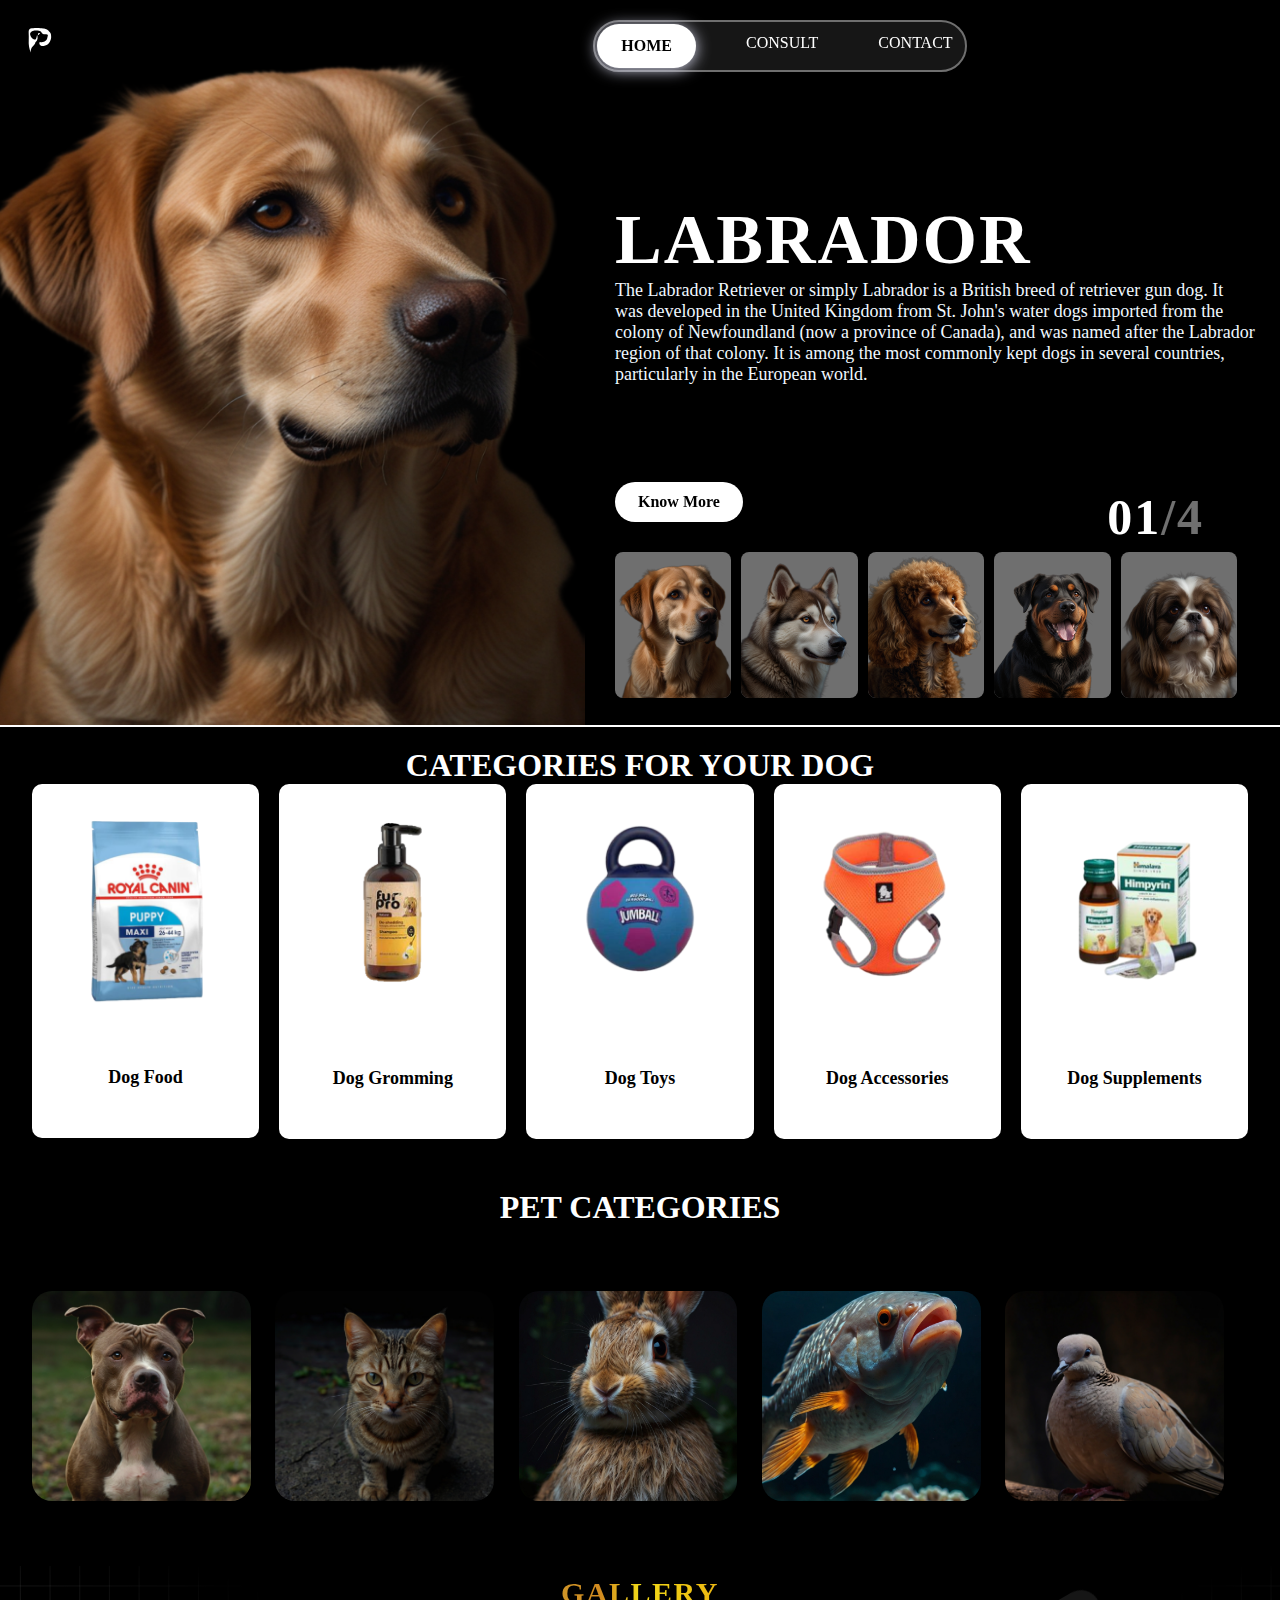
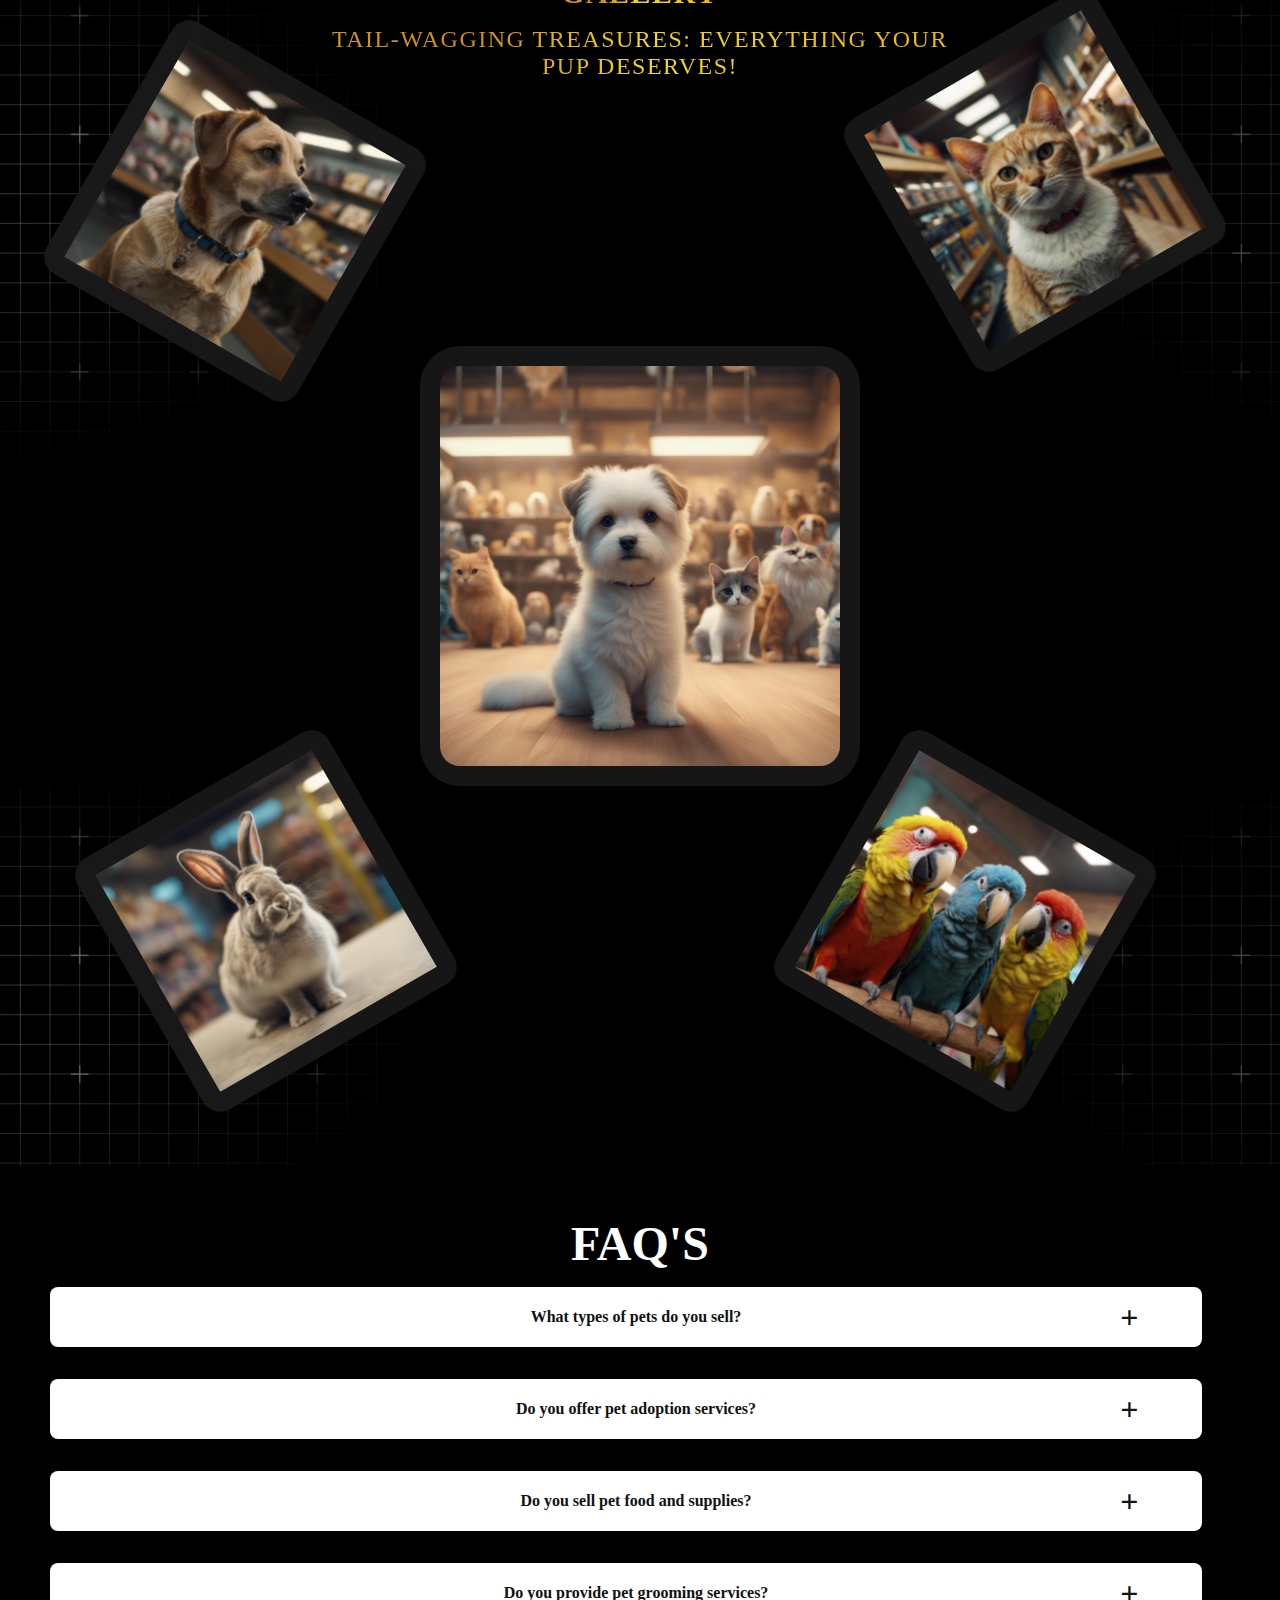
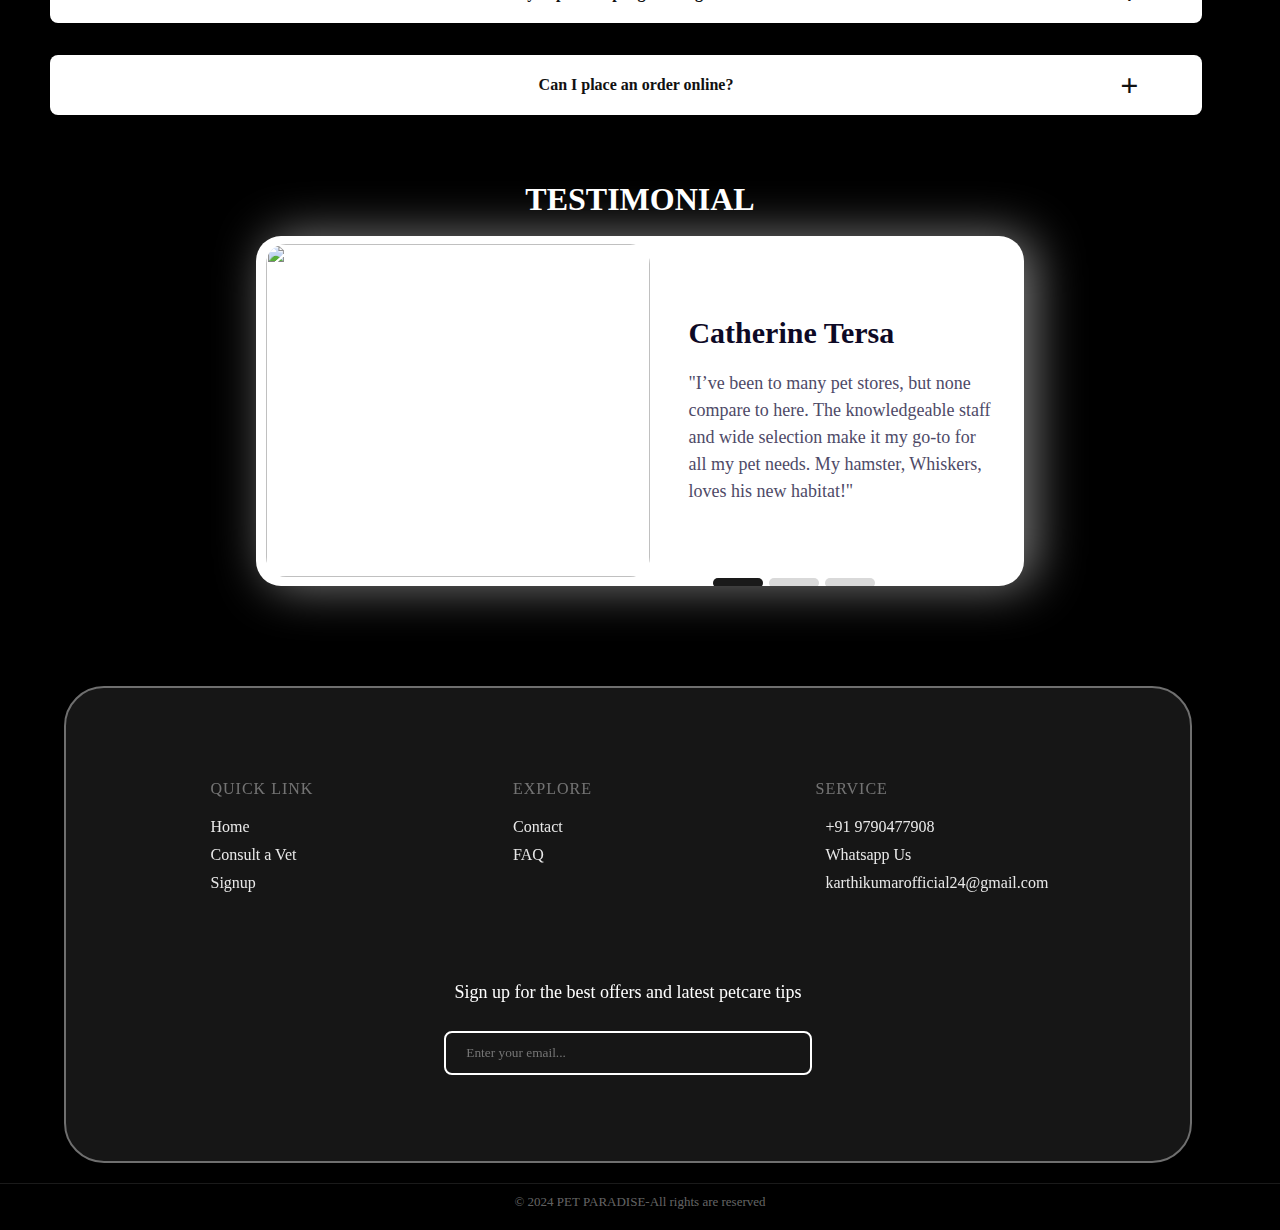
==== commit 4001f617: "Update index.html" ====
--- a/index.html
+++ b/index.html
@@ -381,7 +381,7 @@
             <a target="_blank" href="https://www.instagram.com/"><i class="fa-brands fa-instagram"></i></a>
         </div>
     </footer>
-    <section class="bottom">&copy 2024 PET PARADISE</section>
+    <section class="bottom">&copy 2024 PET PARADISE-All rights are reserved</section>
 
 
     <script src="./script.js"></script>
@@ -393,4 +393,4 @@
 
 </body>
 
-</html>+</html>
